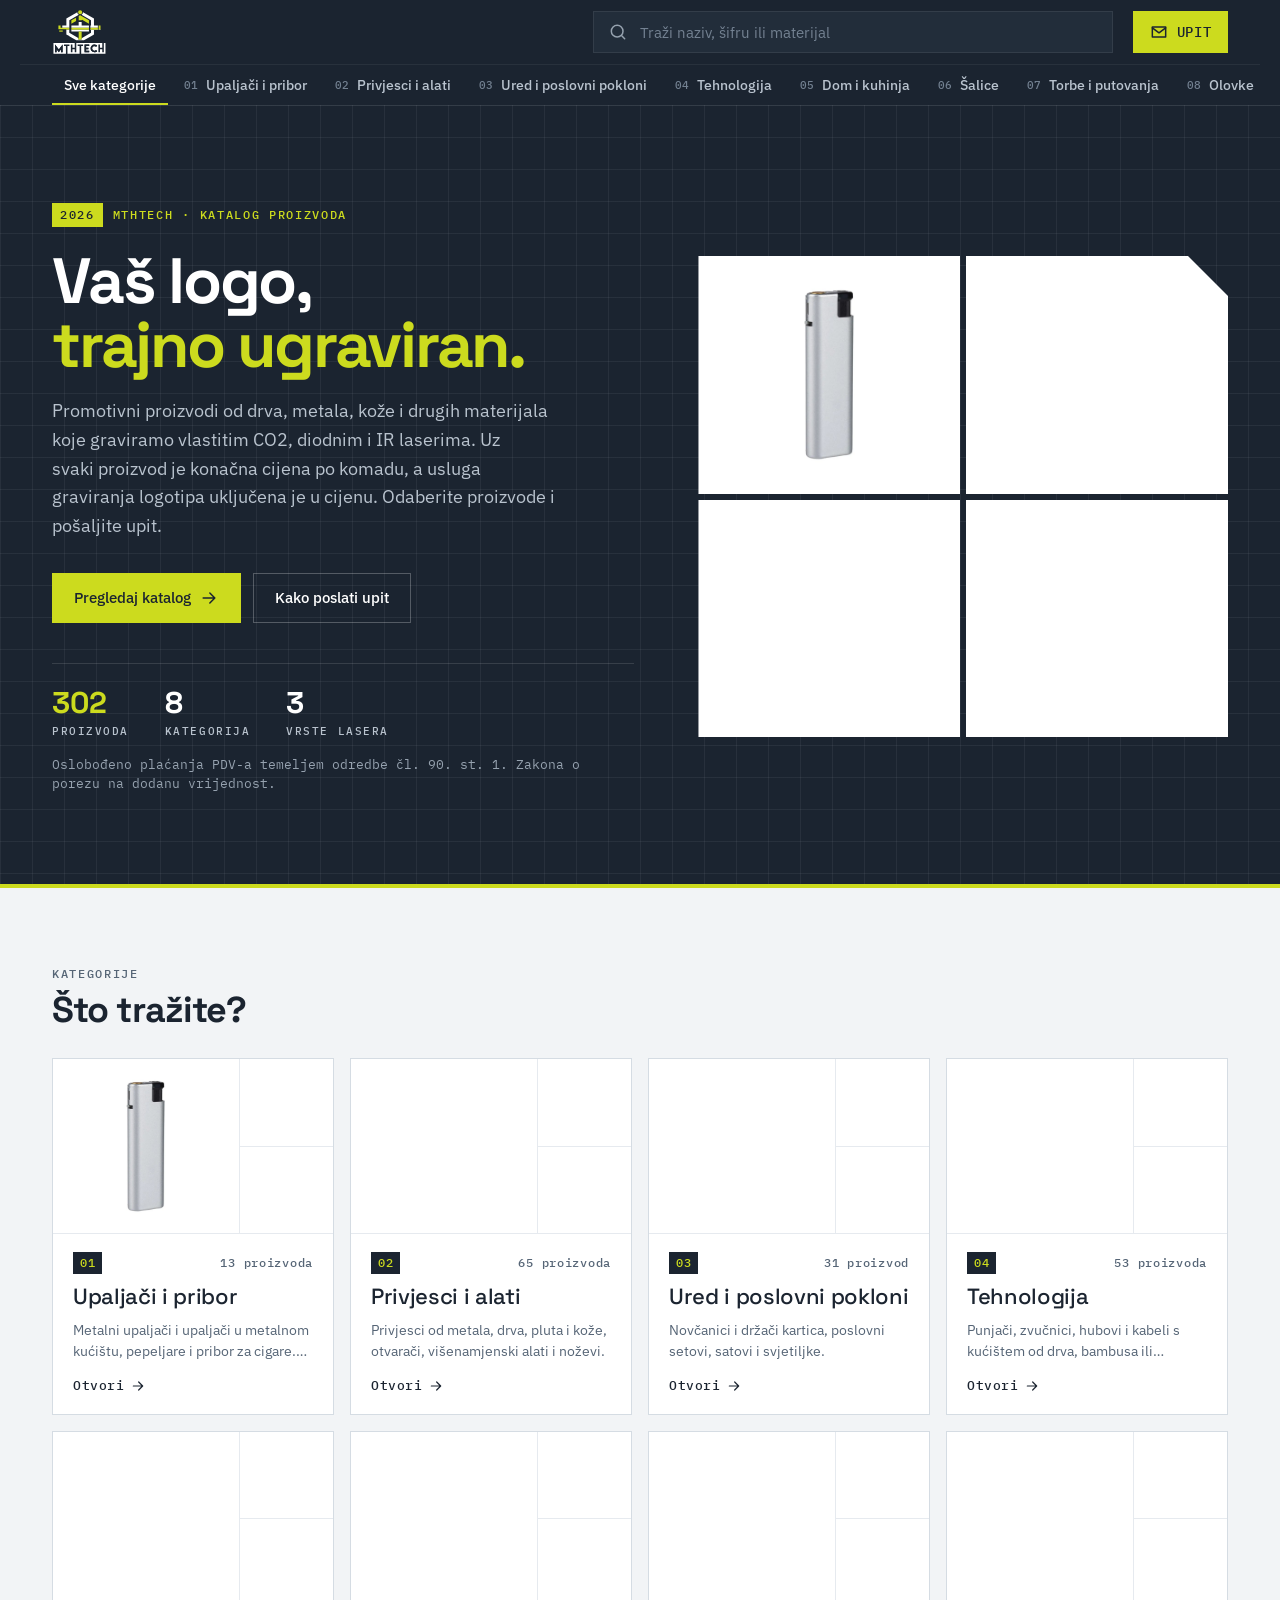
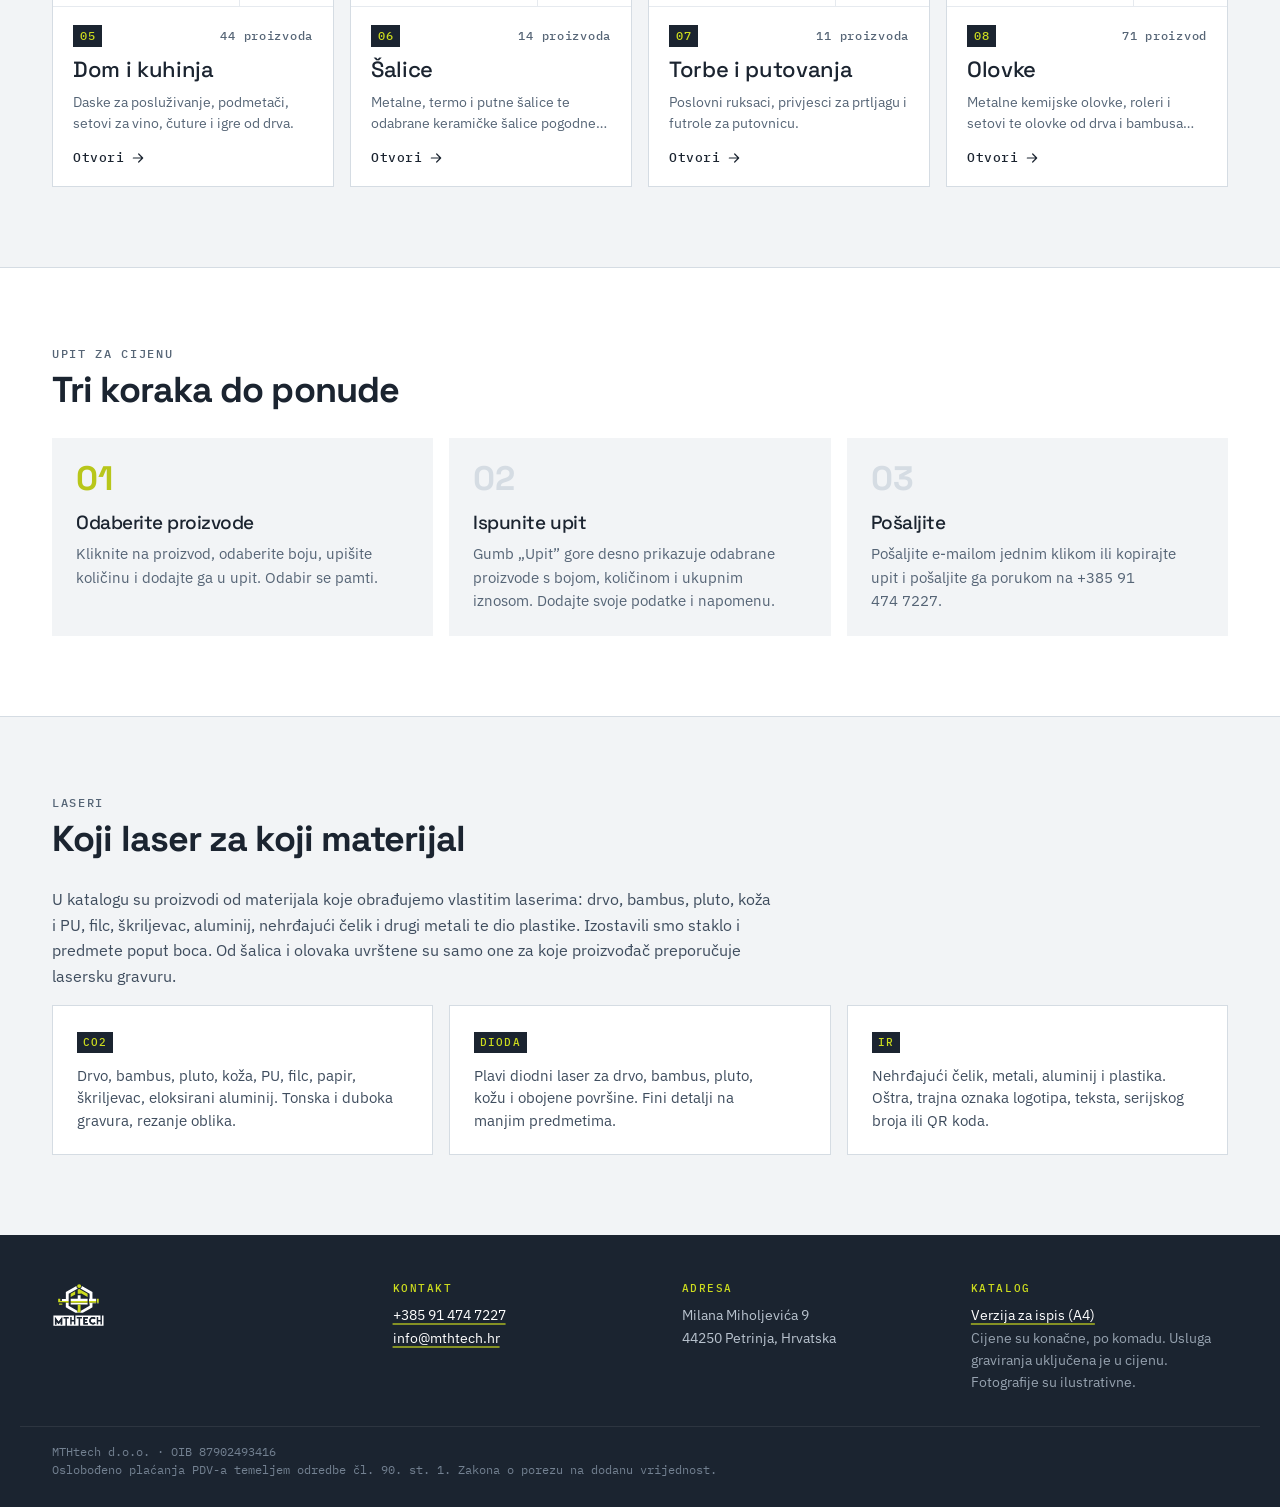
==== index.html @ d4057a02 "Šalice: izbačene keramičke osim Lucia Soft, Soft Berry i Lars - Uklonjeno: Philadelphia, Tribeca, Tr" ====
<!DOCTYPE html>
<html lang="hr">
<head>
<meta charset="utf-8">
<meta name="viewport" content="width=device-width, initial-scale=1, viewport-fit=cover">
<title>MTHtech – Katalog za lasersko graviranje</title>
<meta name="description" content="Katalog promotivnih proizvoda pogodnih za lasersko graviranje. Odaberite proizvode i pošaljite upit za cijenu.">
<meta name="theme-color" content="#1B2430">
<link rel="icon" href="assets/favicon.svg" type="image/svg+xml">
<link rel="stylesheet" href="ds/styles.css">
<link rel="stylesheet" href="app.css?v=19">
</head>
<body>
<a class="skip" href="#main">Preskoči na sadržaj</a>

<header class="nav">
  <div class="nav-in">
    <a class="brand" href="#/" aria-label="MTHtech – početna">
      <img src="assets/logo-reverse.svg" alt="MTHtech">
    </a>
    <label class="search">
      <svg viewBox="0 0 24 24" aria-hidden="true"><circle cx="11" cy="11" r="7"/><path d="m20 20-3.5-3.5"/></svg>
      <input id="q" type="search" placeholder="Traži naziv, šifru ili materijal" autocomplete="off" aria-label="Pretraži proizvode">
    </label>
    <button class="inq-btn" id="openInq" type="button" aria-haspopup="dialog">
      <svg viewBox="0 0 24 24" aria-hidden="true"><path d="M4 6h16v12H4z"/><path d="m4 7 8 6 8-6"/></svg>
      <span class="inq-lbl">Upit</span>
      <span class="badge" id="badge" hidden>0</span>
    </button>
  </div>
  <nav class="tabs" id="tabs" aria-label="Kategorije"></nav>
</header>

<main id="main" tabindex="-1"></main>

<footer class="foot">
  <div class="foot-in">
    <img src="assets/logo-reverse.svg" alt="MTHtech" class="foot-logo">
    <div>
      <div class="lbl">Kontakt</div>
      <a href="tel:+385914747227">+385 91 474 7227</a><br>
      <a href="mailto:info@mthtech.hr">info@mthtech.hr</a>
    </div>
    <div>
      <div class="lbl">Adresa</div>
      Milana Miholjevića 9<br>44250 Petrinja, Hrvatska
    </div>
    <div>
      <div class="lbl">Katalog</div>
      <a href="ispis.html">Verzija za ispis (A4)</a><br>
      <span class="muted">Cijene su konačne, po komadu. Usluga graviranja uključena je u cijenu. Fotografije su ilustrativne.</span>
    </div>
  </div>
  <div class="foot-l">MTHtech d.o.o. · OIB 87902493416<br>Oslobođeno plaćanja PDV-a temeljem odredbe čl. 90. st. 1. Zakona o porezu na dodanu vrijednost.</div>
</footer>

<!-- Mobilna traka s odabirom -->
<div class="dock" id="dock" hidden>
  <span><b id="dockN">0</b> <span id="dockW">stavki</span> u upitu</span>
  <button type="button" class="btn btn-lime" id="dockBtn">Pošalji upit</button>
</div>

<!-- Upit -->
<div class="scrim" id="scrim" hidden></div>
<aside class="drawer" id="drawer" role="dialog" aria-modal="true" aria-labelledby="inqTitle" hidden>
  <div class="dr-hd">
    <div>
      <div class="eyebrow">Upit za cijenu</div>
      <h2 id="inqTitle">Odabrani proizvodi</h2>
    </div>
    <button class="x" type="button" id="closeInq" aria-label="Zatvori">
      <svg viewBox="0 0 24 24" aria-hidden="true"><path d="M6 6l12 12M18 6 6 18"/></svg>
    </button>
  </div>
  <div class="dr-body">
    <ul class="sel" id="selList"></ul>
    <p class="empty" id="selEmpty">Upit je prazan. Kliknite na proizvod u katalogu, odaberite boju i količinu pa „Dodaj u upit”.</p>
    <div class="sel-total" id="selTotal" hidden></div>
    <button type="button" class="link-btn" id="clearSel" hidden>Ukloni sve</button>

    <form class="form" id="form" novalidate>
      <div class="eyebrow">Vaši podaci</div>
      <div class="row2">
        <label>Ime i prezime<input name="ime" autocomplete="name"></label>
        <label><span>Tvrtka <span class="opt">neobavezno</span></span><input name="tvrtka" autocomplete="organization"></label>
      </div>
      <div class="row2">
        <label>E-mail<input name="email" type="email" autocomplete="email" inputmode="email"></label>
        <label>Telefon<input name="tel" type="tel" autocomplete="tel" inputmode="tel"></label>
      </div>
      <label><span>Napomena <span class="opt">npr. rok isporuke, logo, mjesto gravure</span></span><textarea name="napomena" rows="3"></textarea></label>
      <p class="hint" id="formHint" role="status"></p>
      <div class="actions">
        <button type="submit" class="btn btn-lime btn-lg">
          <svg viewBox="0 0 24 24" aria-hidden="true"><path d="M4 6h16v12H4z"/><path d="m4 7 8 6 8-6"/></svg>
          Pošalji e-mailom
        </button>
        <button type="button" class="btn btn-ghost" id="copyBtn">
          <svg viewBox="0 0 24 24" aria-hidden="true"><rect x="8" y="8" width="12" height="12"/><path d="M16 8V4H4v12h4"/></svg>
          Kopiraj upit
        </button>
        <button type="button" class="btn btn-ghost" id="shareBtn" hidden>
          <svg viewBox="0 0 24 24" aria-hidden="true"><circle cx="18" cy="5" r="2.5"/><circle cx="6" cy="12" r="2.5"/><circle cx="18" cy="19" r="2.5"/><path d="m8.2 10.8 7.6-4.4M8.2 13.2l7.6 4.4"/></svg>
          Podijeli
        </button>
      </div>
      <p class="small">„Pošalji e-mailom” otvara vašu aplikaciju za poštu s pripremljenom porukom na <b>info@mthtech.hr</b>. Upit možete i kopirati te poslati porukom (WhatsApp, Viber, SMS) na <b>+385 91 474 7227</b>.</p>
    </form>
  </div>
</aside>

<!-- Detalji proizvoda -->
<dialog class="detail" id="detail" aria-labelledby="dTitle"></dialog>

<div class="toast" id="toast" role="status" aria-live="polite"></div>

<script src="data.js?v=19"></script>
<script src="app.js?v=19"></script>
</body>
</html>
---- ds/styles.css ----
@import url('tokens/fonts.css');
@import url('tokens/colors.css');
@import url('tokens/typography.css');
@import url('tokens/spacing.css');
@import url('tokens/effects.css');
@import url('tokens/base.css');
---- app.css ----
/* MTHtech web katalog – koristi tokene iz ds/ */
[hidden]{display:none!important}
:root{--nav-h:64px;--wrap:1240px;--pad:clamp(16px,4vw,32px)}
html{scroll-behavior:smooth;scroll-padding-top:140px}
body{background:var(--ink-50);min-height:100vh;display:flex;flex-direction:column}
main{flex:1;outline:none}
svg{width:20px;height:20px;fill:none;stroke:currentColor;stroke-width:1.8;stroke-linecap:round;stroke-linejoin:round;flex:none}
button{font:inherit;color:inherit;cursor:pointer}
img{max-width:100%}
.skip{position:absolute;left:-999px;top:8px;z-index:100;background:var(--lime-400);color:var(--ink-900);padding:8px 12px}
.skip:focus{left:8px}
.wrap{max-width:var(--wrap);margin:0 auto;padding:0 var(--pad)}
.eyebrow{font:500 12px/1 var(--font-mono);letter-spacing:.14em;text-transform:uppercase;color:var(--ink-600)}
.muted{color:var(--ink-400)}

/* ---------- Navigacija ---------- */
.nav{position:sticky;top:0;z-index:40;background:var(--ink-900);color:var(--ink-300);box-shadow:0 1px 0 rgba(255,255,255,.06)}
.nav-in{max-width:var(--wrap);margin:0 auto;padding:0 var(--pad);height:var(--nav-h);display:flex;align-items:center;gap:20px}
.brand{display:flex;align-items:center;flex:none}
.brand img{height:46px;display:block}
.search{flex:1;max-width:520px;margin-left:auto;display:flex;align-items:center;gap:10px;background:var(--ink-850);border:1px solid rgba(255,255,255,.08);padding:0 14px;height:42px;transition:border-color .15s,background .15s}
.search:focus-within{border-color:var(--lime-400);background:var(--ink-800)}
.search svg{color:var(--ink-400)}
.search input{flex:1;min-width:0;background:none;border:0;outline:0;color:#fff;font:400 15px/1 var(--font-sans);height:100%}
.search input::placeholder{color:var(--ink-500)}
.search input::-webkit-search-cancel-button{filter:invert(1) opacity(.5)}
.inq-btn{display:flex;align-items:center;gap:8px;height:42px;padding:0 16px;background:var(--lime-400);color:var(--ink-900);border:0;font:500 14px/1 var(--font-mono);letter-spacing:.06em;text-transform:uppercase;transition:background .15s}
.inq-btn:hover{background:var(--lime-300)}
.inq-btn:focus-visible{box-shadow:var(--focus-ring-inverse)}
.badge{min-width:22px;height:22px;padding:0 6px;display:inline-grid;place-items:center;background:var(--ink-900);color:var(--lime-400);font:600 12px/1 var(--font-mono);letter-spacing:0}
.badge.pop{animation:pop .35s var(--ease-out)}
@keyframes pop{40%{transform:scale(1.35)}}
.tabs{max-width:var(--wrap);margin:0 auto;padding:0 var(--pad);display:flex;gap:4px;overflow-x:auto;scrollbar-width:none;border-top:1px solid rgba(255,255,255,.06)}
.tabs::-webkit-scrollbar{display:none}
.tabs a{flex:none;display:flex;align-items:center;gap:8px;padding:13px 12px 11px;color:var(--ink-300);text-decoration:none;font:500 14px/1 var(--font-sans);border-bottom:2px solid transparent;white-space:nowrap;transition:color .15s,border-color .15s}
.tabs a:hover{color:#fff}
.tabs a.on{color:#fff;border-bottom-color:var(--lime-400)}
.tabs a i{font:normal 500 11px/1 var(--font-mono);color:var(--ink-500)}
.tabs a.on i{color:var(--lime-400)}

/* ---------- Gumbi ---------- */
.btn{display:inline-flex;align-items:center;justify-content:center;gap:8px;height:44px;padding:0 18px;border:0;font:500 14px/1 var(--font-sans);text-decoration:none;transition:background .15s,box-shadow .15s,color .15s}
.btn-lime{background:var(--lime-400);color:var(--ink-900)}
.btn-lime:hover{background:var(--lime-300);color:var(--ink-900)}
.btn-dark{background:var(--ink-900);color:#fff}
.btn-dark:hover{background:var(--ink-800);color:#fff}
.btn-ghost{background:#fff;color:var(--ink-900);box-shadow:inset 0 0 0 1px var(--ink-200)}
.btn-ghost:hover{box-shadow:inset 0 0 0 1px var(--ink-900)}
.btn-lg{height:50px;padding:0 22px;font-size:15px}
.link-btn{background:none;border:0;padding:0;font:500 13px/1 var(--font-mono);color:var(--ink-600);text-decoration:underline;text-decoration-color:var(--ink-300);text-underline-offset:3px}
.link-btn:hover{color:var(--ink-900)}

/* ---------- Naslovna ---------- */
.hero{background:var(--bg-blueprint),var(--ink-900);color:var(--ink-300);position:relative;overflow:hidden}
.hero::after{content:"";position:absolute;left:0;right:0;bottom:0;height:4px;background:var(--lime-400)}
.hero-in{max-width:var(--wrap);margin:0 auto;padding:clamp(48px,8vw,96px) var(--pad) clamp(56px,8vw,96px);display:grid;grid-template-columns:minmax(0,1.1fr) minmax(0,1fr);gap:clamp(32px,5vw,64px);align-items:center}
.hero .chip{display:inline-flex;align-items:center;gap:10px;font:500 12px/1 var(--font-mono);letter-spacing:.14em;text-transform:uppercase;color:var(--lime-400)}
.hero .chip b{background:var(--lime-400);color:var(--ink-900);padding:6px 8px;font-weight:500}
.hero h1{color:#fff;font:700 clamp(36px,6vw,64px)/1 var(--font-display);letter-spacing:-.035em;margin:22px 0 20px}
.hero h1 span{color:var(--lime-400)}
.hero p{font:400 clamp(16px,1.6vw,18px)/1.6 var(--font-sans);max-width:520px}
.hero .cta-row{display:flex;flex-wrap:wrap;gap:12px;margin-top:32px}
.hero .btn-ghost{background:transparent;color:#fff;box-shadow:inset 0 0 0 1px rgba(255,255,255,.25)}
.hero .btn-ghost:hover{box-shadow:inset 0 0 0 1px var(--lime-400)}
.stats{display:flex;gap:36px;margin-top:40px;padding-top:24px;border-top:1px solid rgba(255,255,255,.12)}
.stats b{display:block;font:700 30px/1 var(--font-display);color:#fff}
.stats div:first-child b{color:var(--lime-400)}
.stats span{display:block;margin-top:8px;font:500 11px/1 var(--font-mono);letter-spacing:.14em;text-transform:uppercase}
.mosaic{display:grid;grid-template-columns:1fr 1fr;grid-template-rows:1fr 1fr;gap:6px;aspect-ratio:1.1;clip-path:polygon(0 0,calc(100% - 40px) 0,100% 40px,100% 100%,0 100%)}
.mosaic div{background:#fff;position:relative}
.mosaic img{position:absolute;inset:12%;width:76%;height:76%;object-fit:contain}

.section{padding:clamp(48px,7vw,80px) 0}
.sec-hd{display:flex;justify-content:space-between;align-items:end;gap:24px;margin-bottom:28px;flex-wrap:wrap}
.sec-hd h2{font:700 clamp(26px,3.4vw,36px)/1.05 var(--font-display);letter-spacing:-.025em;margin-top:12px}
.cats{display:grid;grid-template-columns:repeat(auto-fill,minmax(270px,1fr));gap:16px}
.cat{display:flex;flex-direction:column;background:#fff;text-decoration:none;color:inherit;border:1px solid var(--ink-200);transition:border-color .2s,box-shadow .2s,transform .2s var(--ease-out)}
.cat:hover{border-color:var(--ink-900);box-shadow:var(--shadow-md);transform:translateY(-2px);color:inherit}
.cat-img{display:grid;grid-template-columns:2fr 1fr;grid-template-rows:1fr 1fr;gap:1px;background:var(--ink-100);aspect-ratio:16/10;border-bottom:1px solid var(--ink-100)}
.cat-img div{background:#fff;position:relative}
.cat-img div:first-child{grid-row:span 2}
.cat-img img{position:absolute;inset:10%;width:80%;height:80%;object-fit:contain}
.cat-bd{padding:18px 20px 20px;display:flex;flex-direction:column;gap:10px;flex:1}
.cat-top{display:flex;justify-content:space-between;align-items:center}
.num{background:var(--ink-900);color:var(--lime-400);font:500 12px/1 var(--font-mono);padding:5px 7px;letter-spacing:.06em}
.cnt{font:500 12px/1 var(--font-mono);color:var(--ink-600);letter-spacing:.06em}
.cat h3{font:500 22px/1.15 var(--font-display);letter-spacing:-.015em}
.cat p{font:400 14px/1.5 var(--font-sans);color:var(--ink-600);display:-webkit-box;-webkit-line-clamp:2;-webkit-box-orient:vertical;overflow:hidden}
.cat .go{margin-top:auto;padding-top:6px;display:flex;align-items:center;gap:6px;font:500 13px/1 var(--font-mono);color:var(--ink-900);letter-spacing:.04em}
.cat .go svg{width:16px;height:16px;transition:transform .2s}
.cat:hover .go svg{transform:translateX(4px)}

.how{background:#fff;border-top:1px solid var(--ink-200);border-bottom:1px solid var(--ink-200)}
.steps{display:grid;grid-template-columns:repeat(3,minmax(0,1fr));gap:16px;counter-reset:s}
.step{padding:24px;background:var(--ink-50);position:relative}
.step::before{counter-increment:s;content:"0" counter(s);display:block;font:700 34px/1 var(--font-display);color:var(--ink-200);margin-bottom:16px}
.step:first-child::before{color:var(--lime-500)}
.step h3{font:500 19px/1.2 var(--font-display);margin-bottom:8px}
.step p{font:400 15px/1.55 var(--font-sans);color:var(--ink-600)}
.lasers{display:grid;grid-template-columns:repeat(3,minmax(0,1fr));gap:16px;margin-top:16px}
.laser{padding:22px 24px;border:1px solid var(--ink-200);background:#fff}
.laser .lz{margin-bottom:12px}
.laser p{font:400 14.5px/1.55 var(--font-sans);color:var(--ink-700)}

/* ---------- Kategorija ---------- */
.cat-hero{background:var(--bg-blueprint),var(--ink-900);color:var(--ink-300)}
.cat-hero-in{max-width:var(--wrap);margin:0 auto;padding:clamp(32px,5vw,56px) var(--pad);display:flex;gap:32px;justify-content:space-between;align-items:end;flex-wrap:wrap;position:relative}
.cat-hero .ghost{position:absolute;right:var(--pad);top:-10px;font:700 clamp(90px,14vw,170px)/1 var(--font-display);letter-spacing:-.05em;color:rgba(204,219,30,.1);pointer-events:none;user-select:none}
.cat-hero h1{color:#fff;font:700 clamp(30px,5vw,48px)/1.02 var(--font-display);letter-spacing:-.03em;margin:14px 0 12px}
.cat-hero p{max-width:620px;font:400 16px/1.6 var(--font-sans)}
.cat-hero .eyebrow{color:var(--lime-400);display:flex;gap:10px;align-items:center}
.cat-hero .eyebrow b{background:var(--lime-400);color:var(--ink-900);padding:5px 7px;font-weight:500}
.toolbar{position:sticky;top:var(--navH,107px);z-index:30;background:rgba(242,244,246,.92);backdrop-filter:blur(10px);-webkit-backdrop-filter:blur(10px);border-bottom:1px solid var(--ink-200)}
.toolbar-in{max-width:var(--wrap);margin:0 auto;padding:12px var(--pad);display:flex;gap:10px;align-items:center;flex-wrap:wrap}
.toolbar .lbl{font:500 11px/1 var(--font-mono);letter-spacing:.12em;text-transform:uppercase;color:var(--ink-600);margin-right:4px}
.fchip{height:34px;padding:0 12px;border:0;background:#fff;box-shadow:inset 0 0 0 1px var(--ink-200);font:500 12.5px/1 var(--font-mono);letter-spacing:.08em;color:var(--ink-700);transition:all .15s}
.fchip:hover{box-shadow:inset 0 0 0 1px var(--ink-900)}
.fchip[aria-pressed="true"]{background:var(--ink-900);color:var(--lime-400);box-shadow:none}
.toolbar .res{margin-left:auto;font:500 12.5px/1 var(--font-mono);color:var(--ink-600)}
.toolbar .only{display:flex;align-items:center;gap:8px;font:500 12.5px/1 var(--font-mono);color:var(--ink-700);cursor:pointer;user-select:none}
.toolbar .only input{accent-color:var(--ink-900);width:16px;height:16px;margin:0}

/* ---------- Kartice proizvoda ---------- */
.grid{display:grid;grid-template-columns:repeat(auto-fill,minmax(250px,1fr));gap:16px;padding:24px 0 64px}
.card{position:relative;display:flex;flex-direction:column;background:#fff;border:1px solid var(--ink-200);cursor:pointer;text-align:left;padding:0;transition:border-color .15s,box-shadow .2s,transform .2s var(--ease-out);-webkit-tap-highlight-color:transparent}
.card:hover{border-color:var(--ink-400);box-shadow:var(--shadow-md)}
.card:focus-visible{box-shadow:var(--focus-ring)}
.card.sel{border-color:var(--ink-900);box-shadow:0 0 0 2px var(--ink-900),var(--shadow-md)}
.card.sel .ph{background:var(--lime-50)}
.ph{position:relative;aspect-ratio:1/1;border-bottom:1px solid var(--ink-100);background:#fff;transition:background .2s}
.ph img{position:absolute;inset:8%;width:84%;height:84%;object-fit:contain;mix-blend-mode:multiply}
.check{position:absolute;top:10px;right:10px;width:32px;height:32px;display:grid;place-items:center;background:#fff;box-shadow:inset 0 0 0 1.5px var(--ink-300);color:transparent;transition:all .15s}
.check svg{width:18px;height:18px;stroke-width:2.6}
.card:hover .check{box-shadow:inset 0 0 0 1.5px var(--ink-900);color:var(--ink-300)}
.card.sel .check{background:var(--lime-400);box-shadow:none;color:var(--ink-900)}
.sel-tag{position:absolute;left:0;bottom:0;background:var(--ink-900);color:var(--lime-400);font:500 11px/1 var(--font-mono);letter-spacing:.12em;text-transform:uppercase;padding:7px 9px;opacity:0;transform:translateY(4px);transition:all .18s var(--ease-out)}
.card.sel .sel-tag{opacity:1;transform:none}
.info{position:absolute;top:10px;left:10px;width:32px;height:32px;display:grid;place-items:center;background:rgba(255,255,255,.9);border:0;color:var(--ink-600);box-shadow:inset 0 0 0 1px var(--ink-200);opacity:0;transition:opacity .15s,color .15s}
.info svg{width:18px;height:18px}
.card:hover .info,.info:focus-visible{opacity:1}
.info:hover{color:var(--ink-900);box-shadow:inset 0 0 0 1px var(--ink-900)}
@media (hover:none){.info{opacity:1}}
.bd{padding:14px 16px 16px;display:flex;flex-direction:column;gap:8px;flex:1}
.nm{display:flex;justify-content:space-between;align-items:baseline;gap:10px}
.nm b{font:500 18px/1.15 var(--font-display);color:var(--ink-900);letter-spacing:-.01em}
.code{font:500 12px/1.3 var(--font-mono);color:var(--ink-600);letter-spacing:.03em;white-space:nowrap}
.desc{font:400 14px/1.4 var(--font-sans);color:var(--ink-700)}
.meta{display:flex;flex-direction:column;gap:4px;font:400 12.5px/1.35 var(--font-mono);color:var(--ink-600);padding-top:8px;border-top:1px dashed var(--ink-200);margin-top:auto}
.meta span b{font-weight:500;color:var(--ink-900)}
.foot-row{display:flex;justify-content:space-between;align-items:center;gap:10px;flex-wrap:wrap}
.sw{display:flex;flex-wrap:wrap;gap:4px;align-items:center}
.sw i{width:14px;height:14px;border-radius:3px;box-shadow:inset 0 0 0 1px rgba(27,36,48,.22)}
.sw em{font:normal 500 11px/1 var(--font-mono);color:var(--ink-600);margin-left:2px}
.lzs{display:flex;gap:4px}
.lz{display:inline-block;font:500 10.5px/1 var(--font-mono);letter-spacing:.1em;padding:5px 6px;background:var(--ink-900);color:var(--lime-400)}
.empty-st{padding:72px 0;text-align:center;color:var(--ink-600)}
.empty-st h2{font:500 22px/1.2 var(--font-display);margin-bottom:8px}

/* ---------- Cijena ---------- */
.hero .vat{margin-top:18px;max-width:560px;font:400 12.5px/1.5 var(--font-mono);color:var(--ink-400)}
.price{display:flex;align-items:baseline;gap:8px;flex-wrap:wrap}
.price b{font:700 20px/1 var(--font-display);color:var(--ink-900);letter-spacing:-.01em;background:linear-gradient(transparent 62%,var(--lime-300) 62%);padding:0 2px}
.price span{font:400 11.5px/1.2 var(--font-mono);color:var(--ink-500)}
.price-lg b{font-size:30px}
.price-lg span{font-size:12.5px}
.sel-pr{font:600 14px/1 var(--font-mono);color:var(--ink-900);white-space:nowrap}

/* ---------- Više slika ---------- */
.more{position:absolute;right:10px;bottom:10px;display:flex;align-items:center;gap:6px;height:30px;padding:0 9px;border:0;background:var(--ink-900);color:#fff;font:500 11px/1 var(--font-mono);letter-spacing:.06em;text-transform:uppercase;z-index:1}
.more svg{width:16px;height:16px;color:var(--lime-400)}
.more em{font-style:normal}
.more:hover{background:var(--ink-700)}
.d-img.has-th > img{top:4%;height:74%}
.d-th{position:absolute;left:12px;right:12px;bottom:12px;display:flex;gap:8px;justify-content:center;flex-wrap:wrap}
.d-th button{position:relative;width:60px;height:60px;padding:0;border:0;background:#fff;box-shadow:inset 0 0 0 1px var(--ink-200)}
.d-th button:hover{box-shadow:inset 0 0 0 1px var(--ink-600)}
.d-th button[aria-current="true"]{box-shadow:inset 0 0 0 2px var(--ink-900)}
.d-th img{position:absolute;inset:5px;width:calc(100% - 10px);height:calc(100% - 10px);object-fit:contain}


/* ---------- Odabir boje i količine (detalji) ---------- */
.detail{overflow:auto}
.d-add{display:flex;flex-direction:column;gap:12px;padding:16px;background:var(--ink-50);border-top:3px solid var(--lime-400)}
.d-lbl{font:500 11px/1 var(--font-mono);letter-spacing:.12em;text-transform:uppercase;color:var(--ink-600);margin-bottom:8px}
.d-lbl b{font-weight:500;color:var(--ink-900);letter-spacing:.04em;text-transform:none;font-family:var(--font-sans);font-size:13px}
.d-lbl b.need{color:var(--ink-500)}
.d-cols{display:flex;flex-wrap:wrap;gap:8px}
.cbtn{width:30px;height:30px;padding:0;border:0;border-radius:6px;box-shadow:inset 0 0 0 1px rgba(27,36,48,.25);transition:box-shadow .12s,transform .12s}
.cbtn:hover{transform:scale(1.08)}
.cbtn[aria-checked="true"]{box-shadow:inset 0 0 0 1px rgba(27,36,48,.25),0 0 0 2px #fff,0 0 0 4px var(--ink-900)}
.cbtn-txt{width:auto;padding:0 10px;background:#fff;font:500 12px/1 var(--font-sans);color:var(--ink-900)}
.d-row{display:flex;align-items:flex-end;justify-content:space-between;gap:12px;flex-wrap:wrap}
.qty{display:flex;height:44px;background:#fff;box-shadow:inset 0 0 0 1px var(--ink-300)}
.qty input:focus,.qty input:focus-visible{box-shadow:none}
.qty:focus-within{box-shadow:inset 0 0 0 1px var(--ink-900),0 0 0 3px var(--lime-200)}
.qty button{width:44px;border:0;background:none;font:500 20px/1 var(--font-sans);color:var(--ink-700)}
.qty button:hover{background:var(--ink-100);color:var(--ink-900)}
.qty input{width:90px;border:0;outline:0;text-align:center;font:600 17px/1 var(--font-mono);color:var(--ink-900);background:none;-moz-appearance:textfield}
.qty input::-webkit-outer-spin-button,.qty input::-webkit-inner-spin-button,.sel-q input::-webkit-outer-spin-button,.sel-q input::-webkit-inner-spin-button{-webkit-appearance:none;margin:0}
.d-sum{text-align:right}
.d-sum span{display:block;font:500 11px/1 var(--font-mono);letter-spacing:.12em;text-transform:uppercase;color:var(--ink-600);margin-bottom:6px}
.d-sum b{font:700 22px/1 var(--font-display);color:var(--ink-900)}
.d-btns{display:flex;gap:8px;flex-wrap:wrap}
.d-btns .btn{flex:1 1 auto}
.d-bd .d-btns .btn{margin-top:0}
.d-lines{list-style:none;margin:0;padding:0;display:flex;flex-direction:column}
.d-lines:empty{display:none}
.d-lines li{display:flex;align-items:center;gap:10px;padding:6px 0;border-top:1px dashed var(--ink-200);font:400 14px/1.3 var(--font-sans);color:var(--ink-900)}
.d-lines li.d-lines-hd{border:0;padding:0 0 4px;font:500 11px/1 var(--font-mono);letter-spacing:.12em;text-transform:uppercase;color:var(--ink-600)}
.d-lines i{width:16px;height:16px;border-radius:4px;box-shadow:inset 0 0 0 1px rgba(27,36,48,.25);flex:none}
.d-lines span{flex:1}
.d-lines b{font:600 13px/1 var(--font-mono)}
.d-lines button{width:30px;height:30px;display:grid;place-items:center;border:0;background:none;color:var(--ink-500)}
.d-lines button:hover{color:var(--red-500);background:var(--red-100)}
.d-lines button svg{width:15px;height:15px}

/* ---------- Stavke u upitu (drawer) ---------- */
.sel li{grid-template-columns:52px minmax(0,1fr) auto auto;align-items:start}
.sel-info{display:flex;flex-direction:column;gap:3px;min-width:0}
.sel li .sel-info span{font:400 12px/1.3 var(--font-mono);color:var(--ink-600)}
.sel li .sel-col{display:flex;align-items:center;gap:6px;font:500 12.5px/1.2 var(--font-sans)!important;color:var(--ink-900)!important}
.sel li .sel-col.need{color:var(--red-700)!important}
.sel-col i{width:14px;height:14px;border-radius:3px;box-shadow:inset 0 0 0 1px rgba(27,36,48,.25);flex:none}
.sel-col select{max-width:100%;min-width:0;height:30px;border:1px solid var(--ink-200);background:#fff;font:500 13px/1 var(--font-sans);color:var(--ink-900);padding:0 6px;outline:0}
.sel-col select:focus{border-color:var(--ink-900);box-shadow:0 0 0 3px var(--lime-200)}
.sel-col select[aria-invalid="true"]{border-color:var(--red-500);background:var(--red-100)}
.sel-q{display:flex;flex-direction:column;align-items:flex-end;gap:6px}
.sel-q label{display:flex;align-items:center;gap:6px;font:400 12px/1 var(--font-mono);color:var(--ink-600)}
.sel-q input{width:64px;height:34px;border:1px solid var(--ink-200);text-align:right;padding:0 8px;font:600 14px/1 var(--font-mono);color:var(--ink-900);outline:0;-moz-appearance:textfield}
.sel-q input:focus{border-color:var(--ink-900);box-shadow:0 0 0 3px var(--lime-200)}
.sel-q input[aria-invalid="true"]{border-color:var(--red-500);background:var(--red-100)}
.sel-total{display:flex;justify-content:space-between;align-items:baseline;padding:12px 14px;background:var(--ink-900);color:var(--ink-300);font:500 12px/1 var(--font-mono);letter-spacing:.1em;text-transform:uppercase}
.sel-total b{font:700 22px/1 var(--font-display);color:var(--lime-400);letter-spacing:0}

/* ---------- Detalji ---------- */
.detail{border:0;padding:0;max-width:880px;width:calc(100% - 32px);max-height:calc(100% - 32px);background:#fff;color:var(--ink-700);box-shadow:var(--shadow-lg)}
.detail::backdrop{background:rgba(16,22,30,.6);backdrop-filter:blur(2px)}
.d-in{display:grid;grid-template-columns:minmax(0,1fr) minmax(0,1fr)}
.d-img{position:relative;aspect-ratio:1/1;background:#fff;border-right:1px solid var(--ink-100)}
.d-img img{position:absolute;inset:6%;width:88%;height:88%;object-fit:contain}
.d-bd{padding:28px;display:flex;flex-direction:column;gap:14px}
.d-bd h2{font:700 30px/1.05 var(--font-display);letter-spacing:-.025em}
.d-bd .code{font-size:13px}
.d-bd dl{display:grid;grid-template-columns:110px 1fr;margin:0;font:400 14px/1.45 var(--font-sans)}
.d-bd dt,.d-bd dd{margin:0;padding:8px 0;border-top:1px dashed var(--ink-200)}
.d-bd dt{font:500 11px/1.9 var(--font-mono);letter-spacing:.1em;text-transform:uppercase;color:var(--ink-600)}
.d-bd dd{color:var(--ink-900)}
.d-bd .sw i{width:18px;height:18px}
.d-sg{background:var(--ink-50);padding:14px 16px;font:400 14.5px/1.5 var(--font-sans);color:var(--ink-900)}
.d-sg .eyebrow{display:block;margin-bottom:6px;font-size:11px}
.d-bd .btn{margin-top:auto}
.d-x{position:absolute;top:10px;right:10px;width:40px;height:40px;display:grid;place-items:center;border:0;background:rgba(255,255,255,.9);color:var(--ink-900);z-index:2}
.d-x:hover{background:var(--ink-100)}

/* ---------- Upit (drawer) ---------- */
.scrim{position:fixed;inset:0;background:rgba(16,22,30,.5);z-index:60;opacity:0;transition:opacity .25s}
.scrim.on{opacity:1}
.drawer{position:fixed;top:0;right:0;bottom:0;width:min(520px,100%);background:#fff;z-index:61;display:flex;flex-direction:column;transform:translateX(100%);transition:transform .3s var(--ease-out);box-shadow:var(--shadow-lg)}
.drawer.on{transform:none}
.dr-hd{display:flex;justify-content:space-between;align-items:start;gap:16px;padding:22px 24px 18px;border-bottom:1px solid var(--ink-200);position:relative}
.dr-hd::after{content:"";position:absolute;left:0;top:0;width:80px;height:4px;background:var(--lime-400)}
.dr-hd h2{font:700 24px/1.1 var(--font-display);margin-top:8px}
.x{width:40px;height:40px;display:grid;place-items:center;border:0;background:var(--ink-50);color:var(--ink-900);flex:none}
.x:hover{background:var(--ink-100)}
.dr-body{flex:1;overflow-y:auto;padding:16px 24px calc(28px + env(safe-area-inset-bottom));display:flex;flex-direction:column;gap:12px}
.sel{list-style:none;margin:0;padding:0;display:flex;flex-direction:column}
.sel li{display:grid;grid-template-columns:52px minmax(0,1fr) auto auto;gap:12px;align-items:center;padding:8px 0;border-bottom:1px solid var(--ink-100)}
.sel li .t{position:relative;width:52px;height:52px;background:#fff;border:1px solid var(--ink-100)}
.sel li .t img{position:absolute;inset:4px;width:calc(100% - 8px);height:calc(100% - 8px);object-fit:contain}
.sel li b{display:block;font:500 15px/1.2 var(--font-display);color:var(--ink-900)}
.sel li span{font:400 12px/1.3 var(--font-mono);color:var(--ink-600)}
.sel li button{width:34px;height:34px;display:grid;place-items:center;border:0;background:none;color:var(--ink-500)}
.sel li button:hover{color:var(--red-500);background:var(--red-100)}
.sel li button svg{width:16px;height:16px}
.empty{font:400 14.5px/1.55 var(--font-sans);color:var(--ink-600);background:var(--ink-50);padding:16px}
.link-btn#clearSel{align-self:flex-start}
.form{display:flex;flex-direction:column;gap:12px;margin-top:12px;padding-top:20px;border-top:1px solid var(--ink-200)}
.row2{display:grid;grid-template-columns:1fr 1fr;gap:12px}
.form label{display:flex;flex-direction:column;gap:6px;font:500 13px/1.2 var(--font-sans);color:var(--ink-900)}
.form .opt{font:400 12px/1 var(--font-sans);color:var(--ink-500)}
.form input,.form textarea{font:400 15px/1.4 var(--font-sans);color:var(--ink-900);background:#fff;border:1px solid var(--ink-200);padding:10px 12px;outline:0;transition:border-color .15s,box-shadow .15s;width:100%;resize:vertical}
.form input:focus,.form textarea:focus{border-color:var(--ink-900);box-shadow:0 0 0 3px var(--lime-200)}
.form input[aria-invalid="true"]{border-color:var(--red-500)}
.actions{display:flex;flex-wrap:wrap;gap:10px;margin-top:4px}
.actions .btn-lg{flex:1 1 100%}
.actions .btn-ghost{flex:1}
.hint{font:400 13.5px/1.45 var(--font-sans);color:var(--red-700);min-height:0}
.hint:empty{display:none}
.hint.ok{color:var(--green-700)}
.small{font:400 13px/1.5 var(--font-sans);color:var(--ink-600)}

/* ---------- Mobilni dock ---------- */
.dock{position:fixed;left:12px;right:12px;bottom:calc(12px + env(safe-area-inset-bottom));z-index:50;display:flex;align-items:center;justify-content:space-between;gap:12px;background:var(--ink-900);color:#fff;padding:10px 10px 10px 18px;box-shadow:var(--shadow-lg);font:400 14px/1.2 var(--font-sans);animation:up .3s var(--ease-out)}
.dock b{color:var(--lime-400);font:600 16px/1 var(--font-mono)}
.dock .btn{height:40px}
@keyframes up{from{transform:translateY(120%)}}

/* ---------- Toast ---------- */
.toast{position:fixed;left:50%;bottom:24px;transform:translate(-50%,20px);background:var(--ink-900);color:#fff;padding:12px 18px;font:500 14px/1.3 var(--font-sans);z-index:80;opacity:0;pointer-events:none;transition:all .25s var(--ease-out);border-left:4px solid var(--lime-400);max-width:calc(100% - 32px)}
.toast.on{opacity:1;transform:translate(-50%,0)}

/* ---------- Footer ---------- */
.foot{background:var(--ink-900);color:var(--ink-300);font:400 14px/1.6 var(--font-sans)}
.foot-in{max-width:var(--wrap);margin:0 auto;padding:48px var(--pad) 32px;display:grid;grid-template-columns:1.2fr 1fr 1fr 1fr;gap:32px;align-items:start}
.foot-logo{height:44px}
.foot .lbl{font:500 11px/1 var(--font-mono);letter-spacing:.14em;text-transform:uppercase;color:var(--lime-400);margin-bottom:10px}
.foot a{color:#fff;text-decoration-color:rgba(204,219,30,.6)}
.foot a:hover{color:var(--lime-400)}
.foot-l{max-width:var(--wrap);margin:0 auto;padding:16px var(--pad) 28px;border-top:1px solid rgba(255,255,255,.08);font:400 12px/1.5 var(--font-mono);color:var(--ink-500)}

/* ---------- Responzivno ---------- */
@media (max-width:900px){
  .hero-in{grid-template-columns:1fr}
  .mosaic{max-width:520px;aspect-ratio:1.4}
  .steps,.lasers{grid-template-columns:1fr}
  .foot-in{grid-template-columns:1fr 1fr}
  .d-in{grid-template-columns:1fr}
  .d-img{border-right:0;border-bottom:1px solid var(--ink-100);aspect-ratio:4/3}
}
@media (max-width:640px){
  :root{--nav-h:auto}
  .nav-in{flex-wrap:wrap;height:auto;padding-top:10px;padding-bottom:10px;gap:10px 12px}
  .brand img{height:38px}
  .toast{bottom:calc(84px + env(safe-area-inset-bottom))}
  .search{order:3;flex:1 1 100%;max-width:none;height:40px}
  .inq-btn{margin-left:auto;height:38px;padding:0 12px}
  .toolbar{top:0;position:relative}
  .grid{grid-template-columns:repeat(2,minmax(0,1fr));gap:10px}
  .bd{padding:10px 12px 12px;gap:6px}
  .nm{flex-direction:column;gap:2px}
  .nm b{font-size:16px}
  .code{font-size:11px}
  .desc{font-size:13px}
  .meta{font-size:11.5px}
  .meta .dim{display:none}
  .price b{font-size:17px}
  .price span{font-size:10px}
  .check{width:28px;height:28px;top:6px;right:6px}
  .info{width:28px;height:28px;top:6px;left:6px}
  .more{right:6px;bottom:6px;height:26px;padding:0 7px}
  .d-th button{width:48px;height:48px}
  .d-bd{padding:20px}
  .sel li{grid-template-columns:44px minmax(0,1fr) auto;row-gap:8px}
  .sel li .t{width:44px;height:44px}
  .sel-q{grid-column:2/3;flex-direction:row;align-items:center;justify-content:space-between}
  .sel li > button{grid-column:3;grid-row:1}
  .row2{grid-template-columns:1fr}
  .stats{gap:24px}
  .foot-in{grid-template-columns:1fr}
  .toolbar .res{margin-left:0;flex-basis:100%}
  main{padding-bottom:72px}
}
@media (min-width:641px){.dock{display:none!important}}
@media (prefers-reduced-motion:reduce){*{transition:none!important;animation:none!important}html{scroll-behavior:auto}}

/* Kvačica na kartici samo kao oznaka da je proizvod u upitu */
.check{opacity:0}
.card.sel .check{opacity:1}

/* Pakiranje */
.meta .pk{display:flex;align-items:center;gap:6px;color:var(--ink-900);font-weight:500}
.meta .pk svg{width:15px;height:15px;color:var(--ink-600)}
.d-pk{display:grid;grid-template-columns:22px 1fr;gap:4px 10px;align-items:start;padding:12px;background:#fff;border:1px dashed var(--ink-300)}
.d-pk svg{width:20px;height:20px;color:var(--ink-700);margin-top:1px}
.d-pk p{font:400 13.5px/1.45 var(--font-sans);color:var(--ink-800)}
.d-pk .btn{grid-column:2;justify-self:start;height:34px;padding:0 12px;font-size:13px}
.sel li .sel-info .sel-pk{font:400 11.5px/1.3 var(--font-sans);color:var(--ink-500)}

/* Istaknuta značajka (npr. NFC čip) */
.hl-tag{align-self:flex-start;font:500 11.5px/1.3 var(--font-mono);color:var(--ink-900);background:var(--lime-100);box-shadow:inset 3px 0 0 var(--lime-500);padding:5px 8px}
.d-hl{padding:14px 16px;background:var(--lime-50);box-shadow:inset 3px 0 0 var(--lime-400);font:400 14.5px/1.5 var(--font-sans);color:var(--ink-900)}
.d-hl .eyebrow{display:block;margin-bottom:6px;font-size:11px;color:var(--ink-700)}
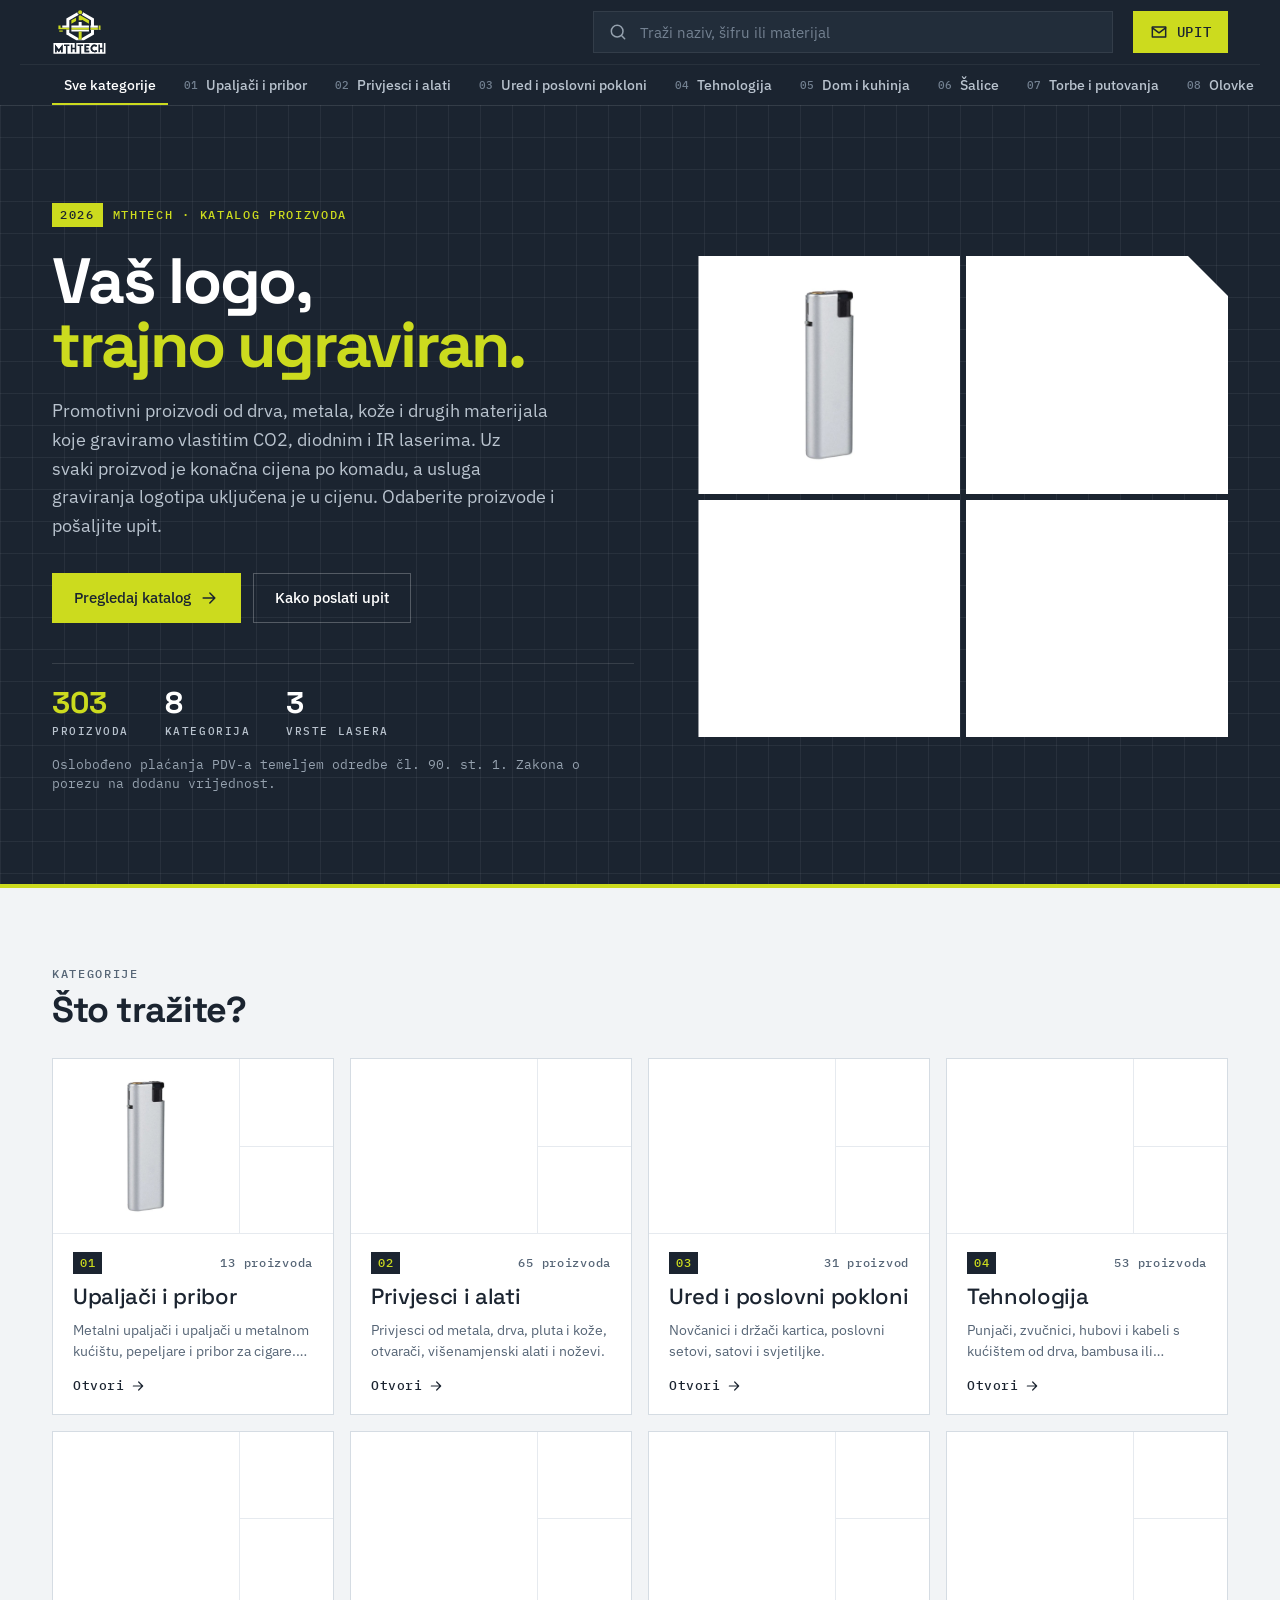
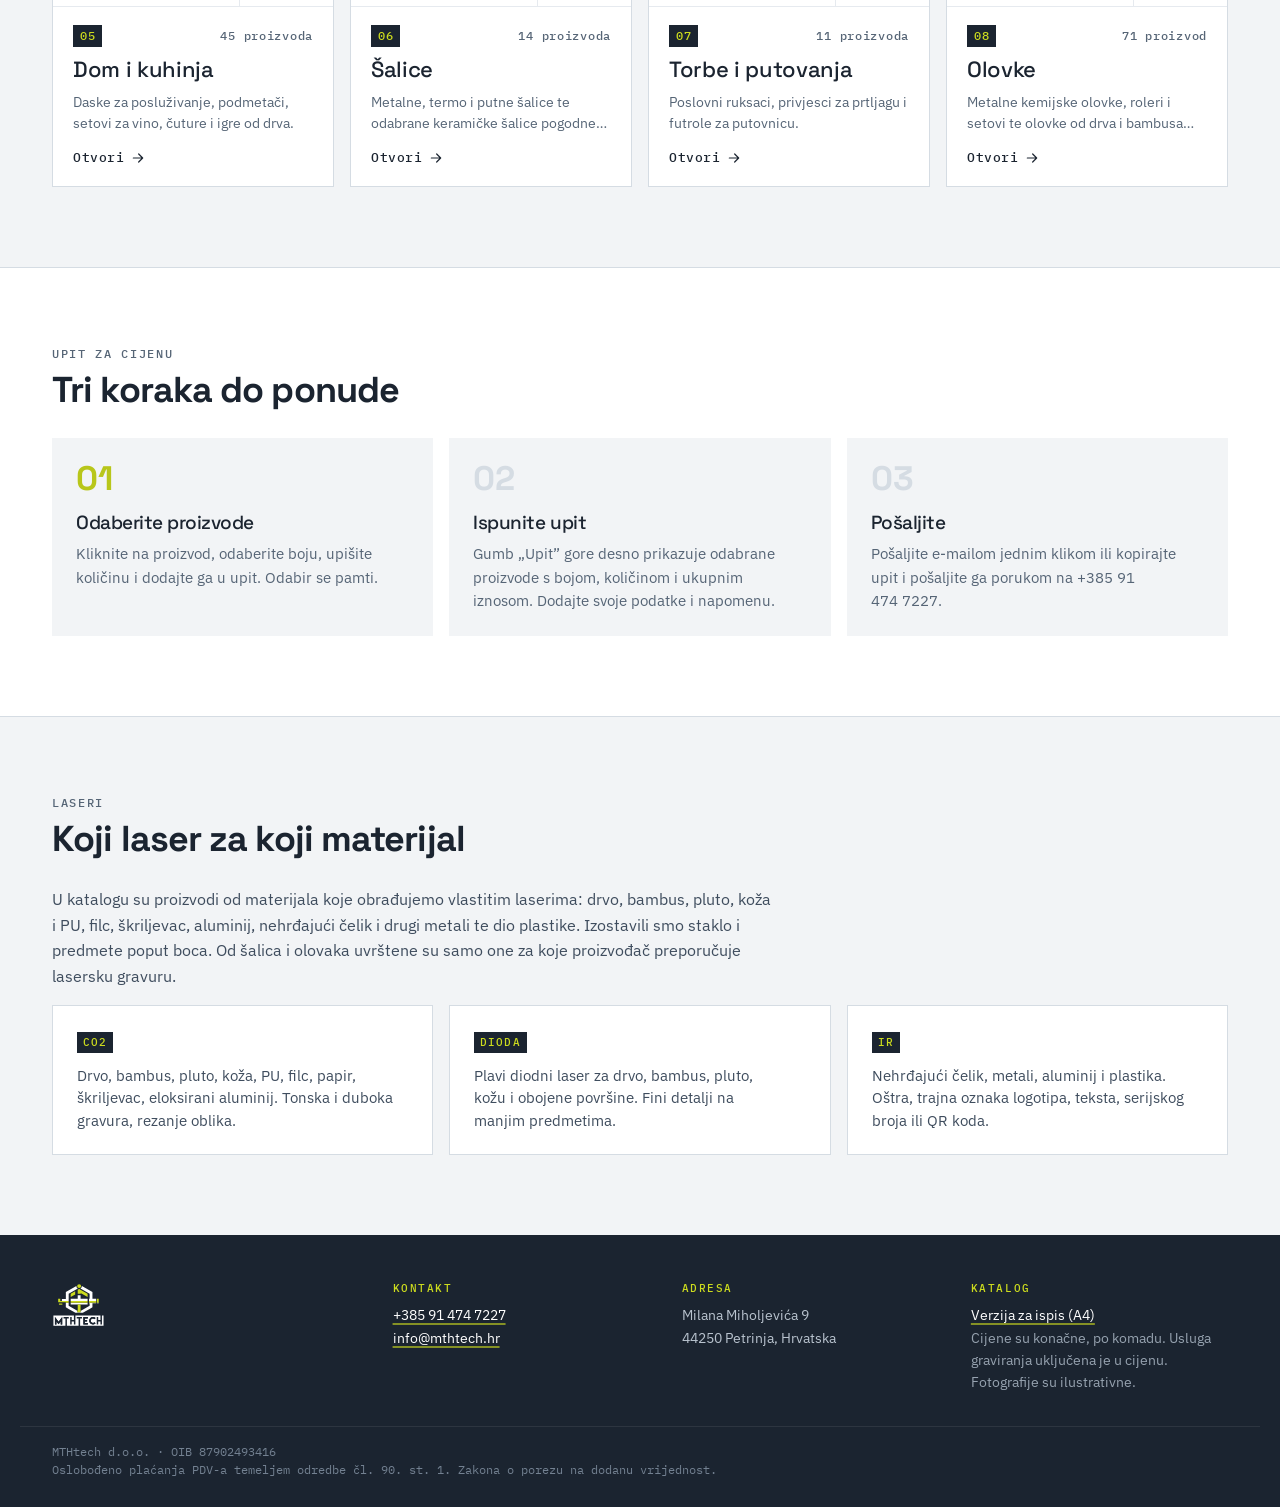
==== commit bfece76d: "Dodan Garlic (41.210.70) – set za sol i papar, 8,10 € Kategorija Dom i kuhinja (45), web i verzija z" ====
--- a/index.html
+++ b/index.html
@@ -8,7 +8,7 @@
 <meta name="theme-color" content="#1B2430">
 <link rel="icon" href="assets/favicon.svg" type="image/svg+xml">
 <link rel="stylesheet" href="ds/styles.css">
-<link rel="stylesheet" href="app.css?v=19">
+<link rel="stylesheet" href="app.css?v=20">
 </head>
 <body>
 <a class="skip" href="#main">Preskoči na sadržaj</a>
@@ -114,7 +114,7 @@
 
 <div class="toast" id="toast" role="status" aria-live="polite"></div>
 
-<script src="data.js?v=19"></script>
-<script src="app.js?v=19"></script>
+<script src="data.js?v=20"></script>
+<script src="app.js?v=20"></script>
 </body>
 </html>
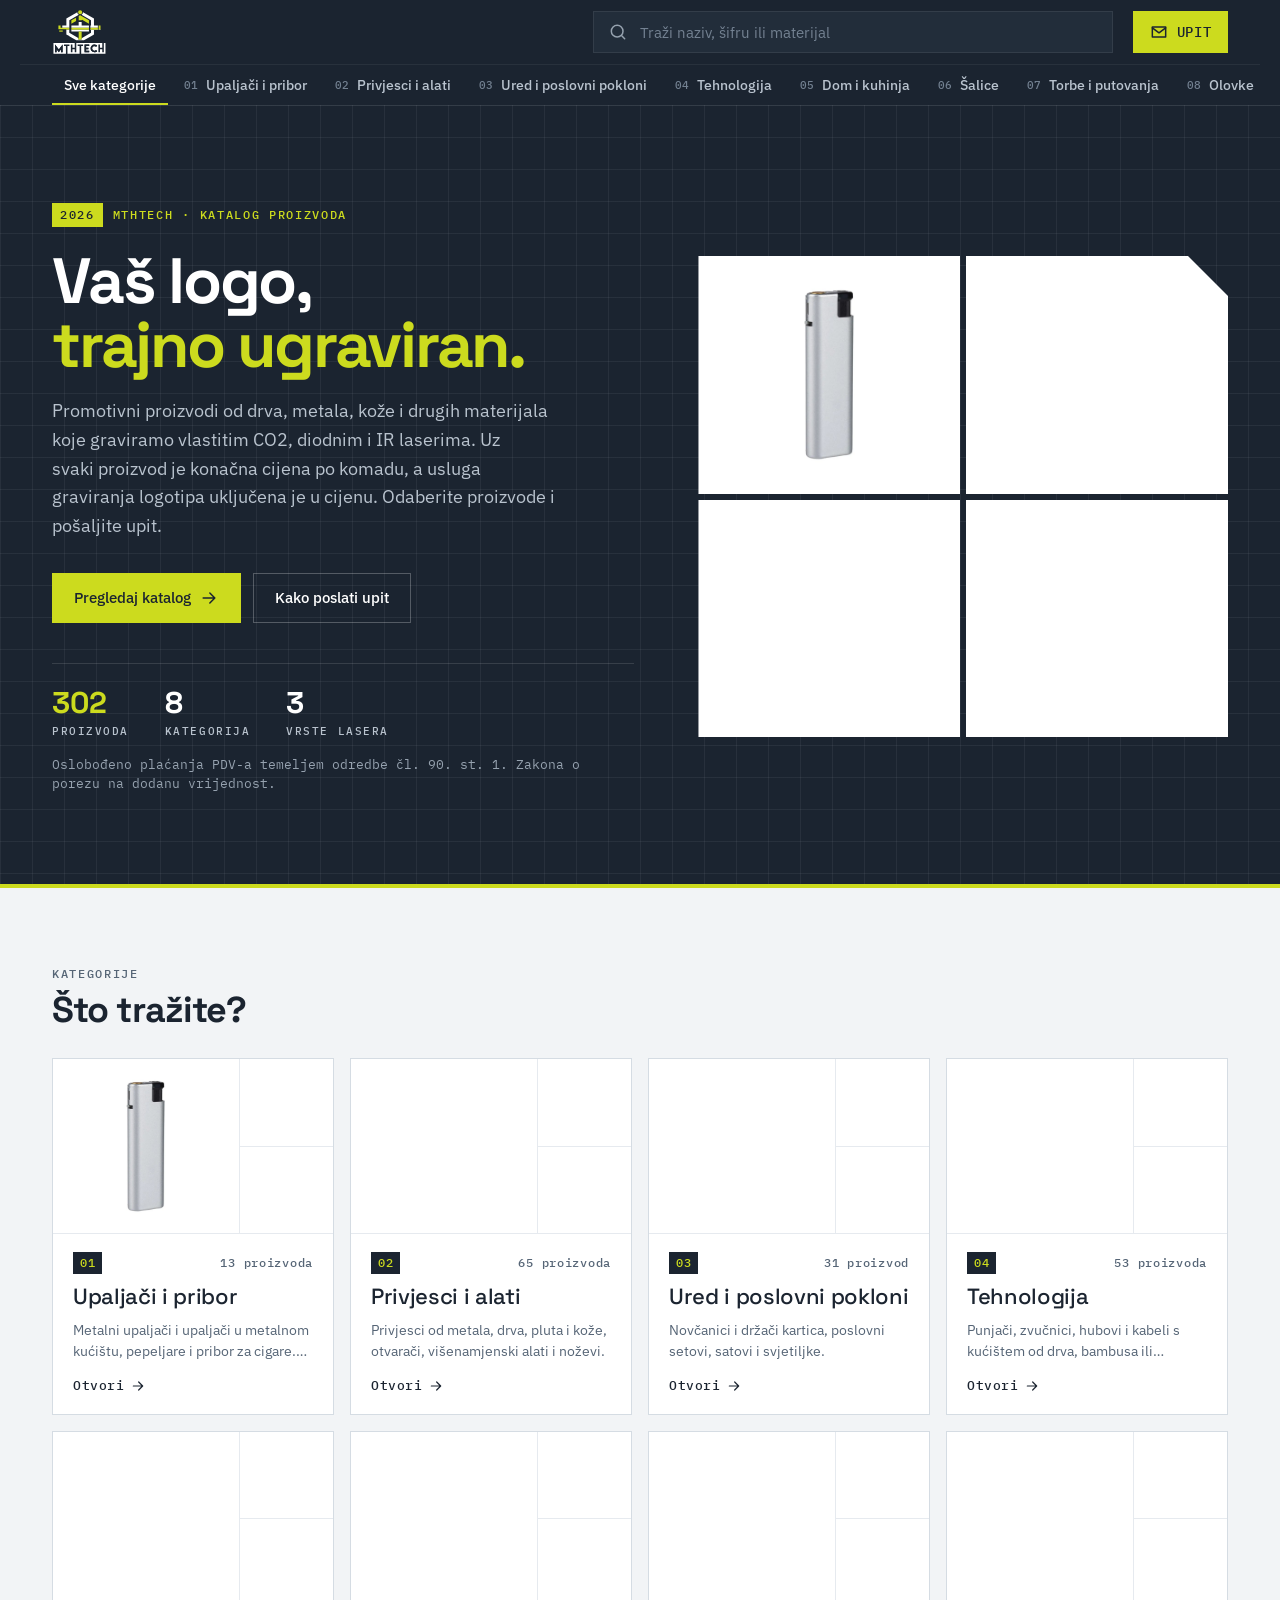
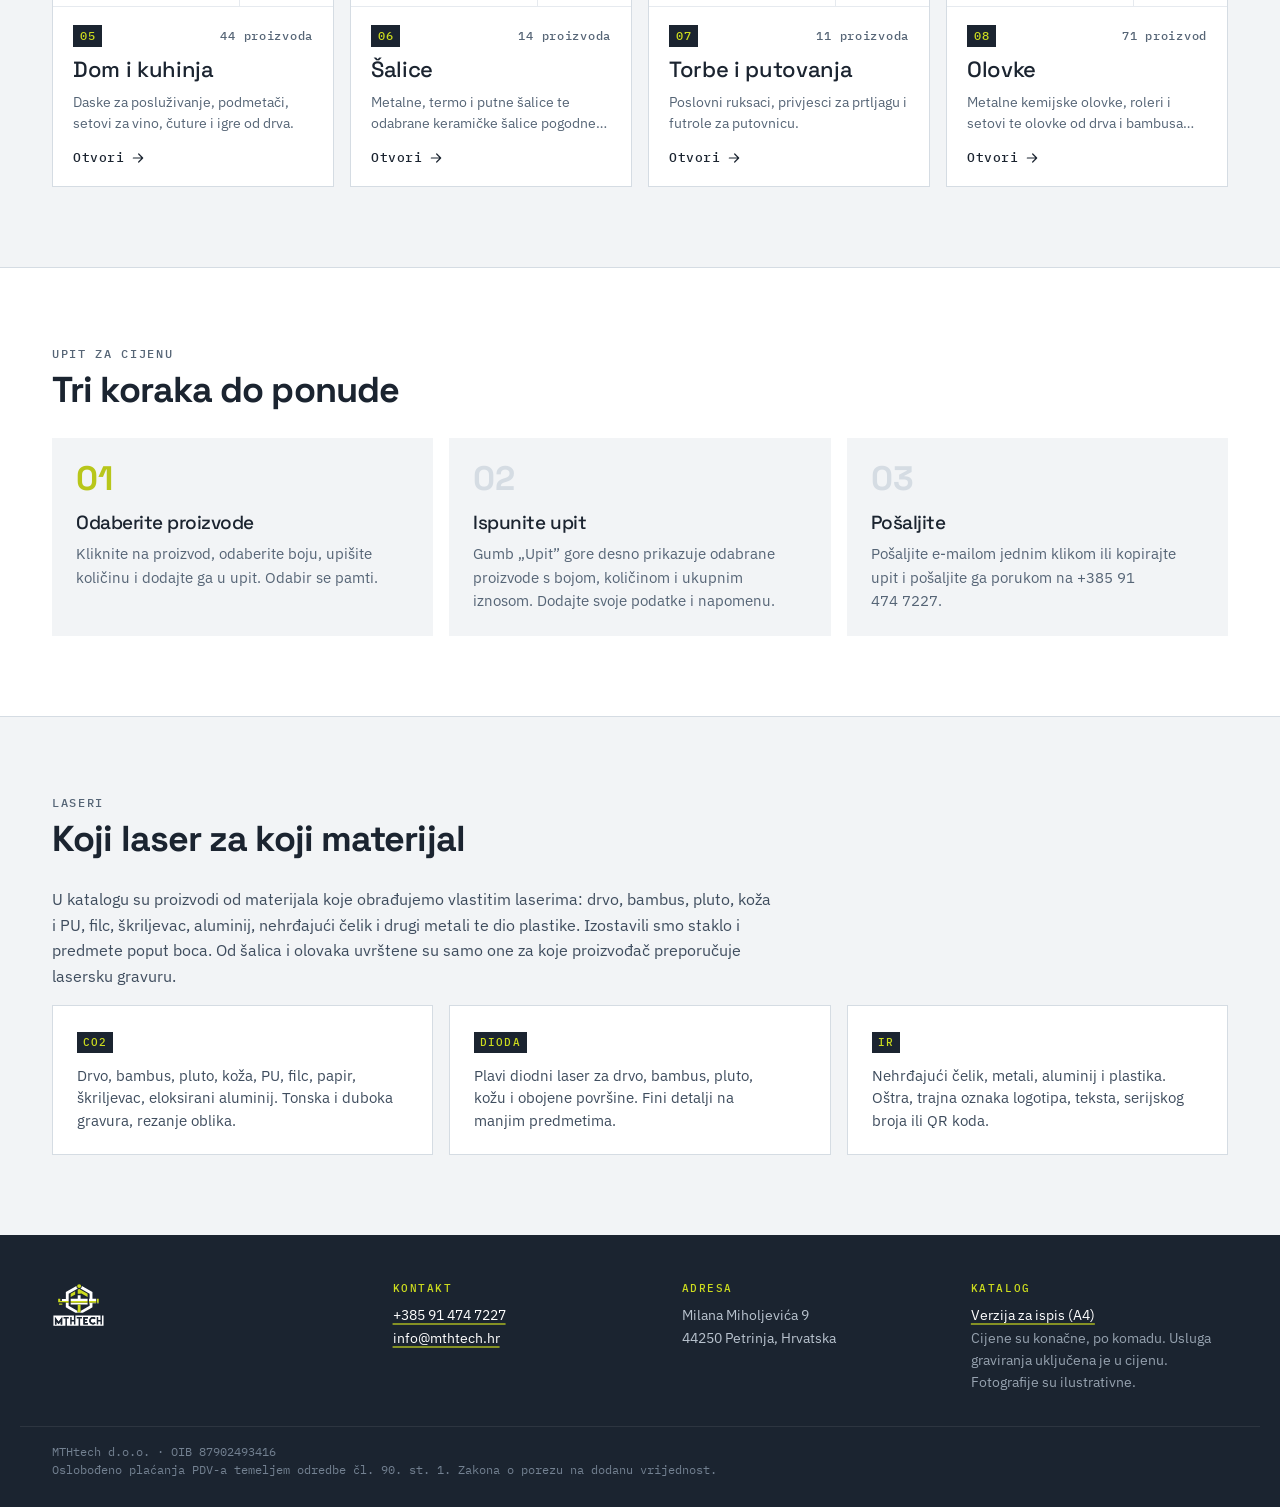
==== commit 24425485: "Uklonjen Antipasti (41.237.70) – nije dostupan za narudžbu Web i verzija za ispis: 302 proizvoda, Do" ====
--- a/index.html
+++ b/index.html
@@ -8,7 +8,7 @@
 <meta name="theme-color" content="#1B2430">
 <link rel="icon" href="assets/favicon.svg" type="image/svg+xml">
 <link rel="stylesheet" href="ds/styles.css">
-<link rel="stylesheet" href="app.css?v=20">
+<link rel="stylesheet" href="app.css?v=21">
 </head>
 <body>
 <a class="skip" href="#main">Preskoči na sadržaj</a>
@@ -114,7 +114,7 @@
 
 <div class="toast" id="toast" role="status" aria-live="polite"></div>
 
-<script src="data.js?v=20"></script>
-<script src="app.js?v=20"></script>
+<script src="data.js?v=21"></script>
+<script src="app.js?v=21"></script>
 </body>
 </html>
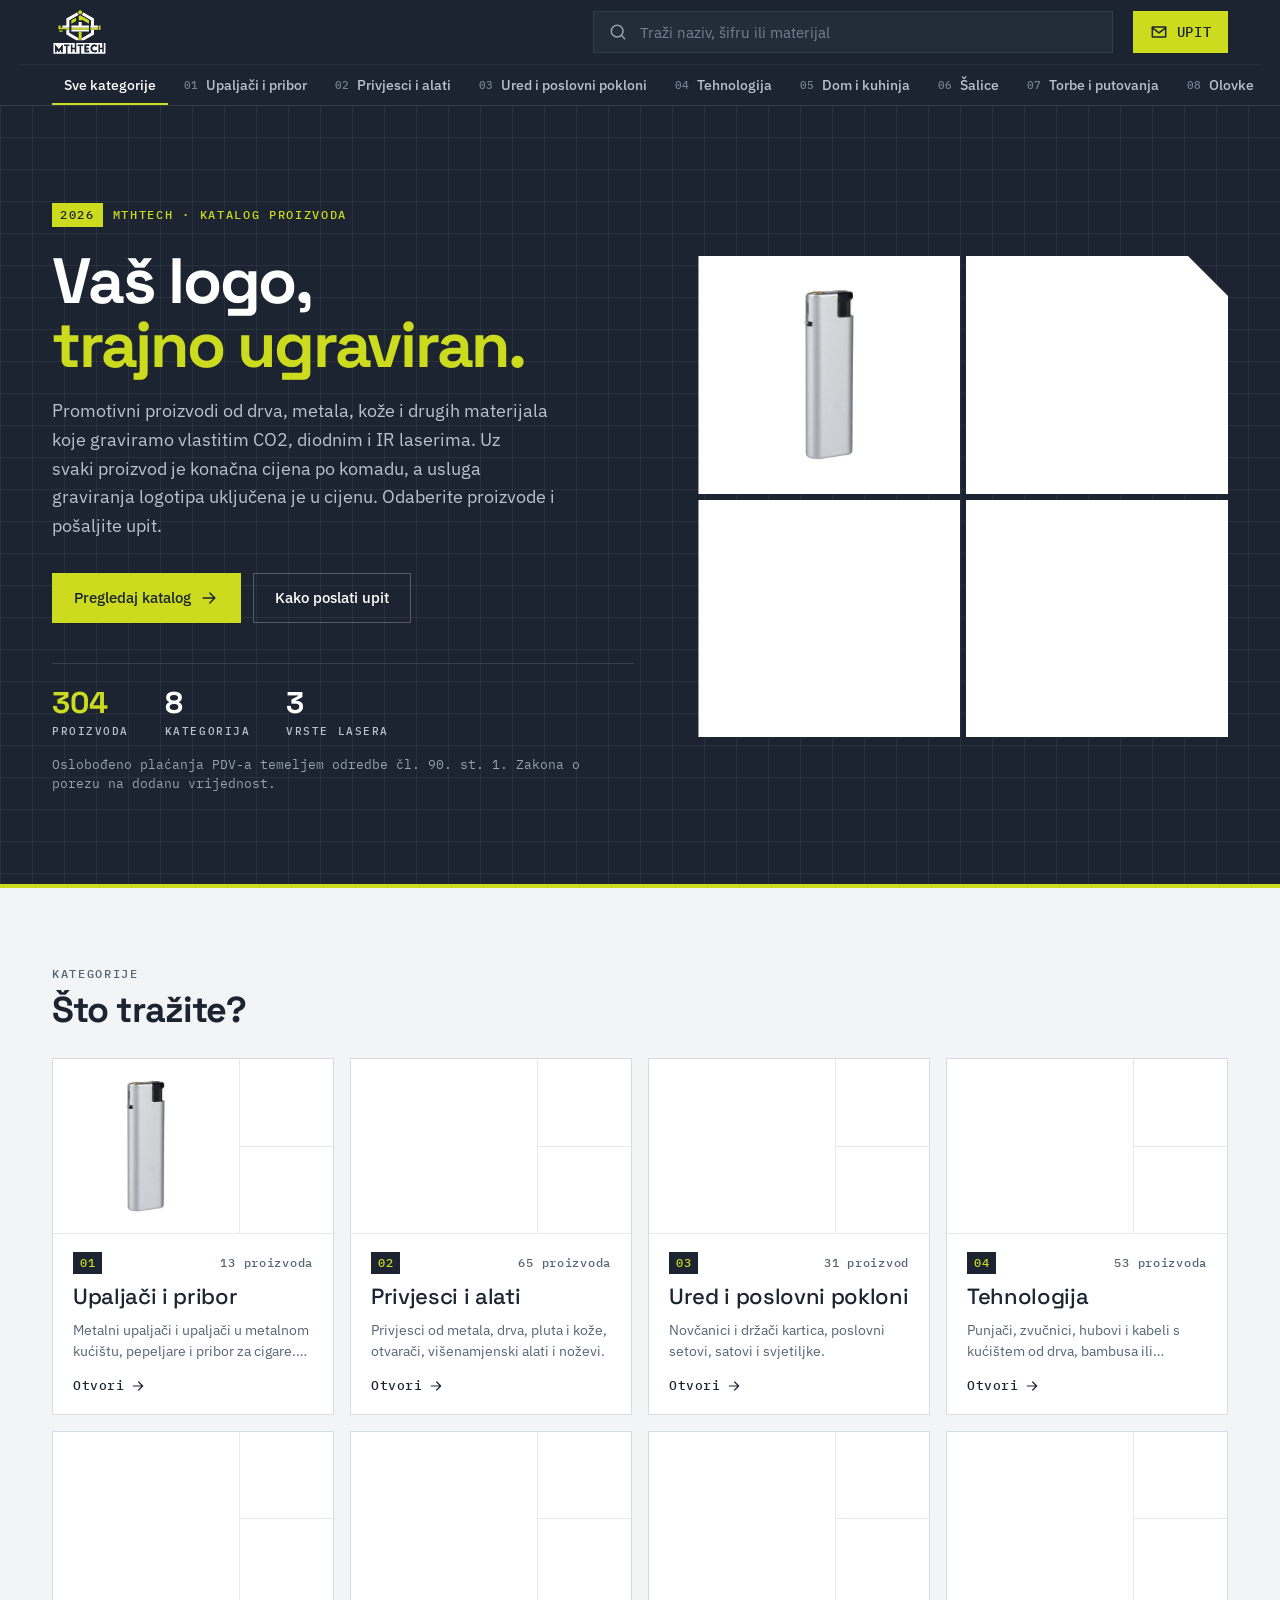
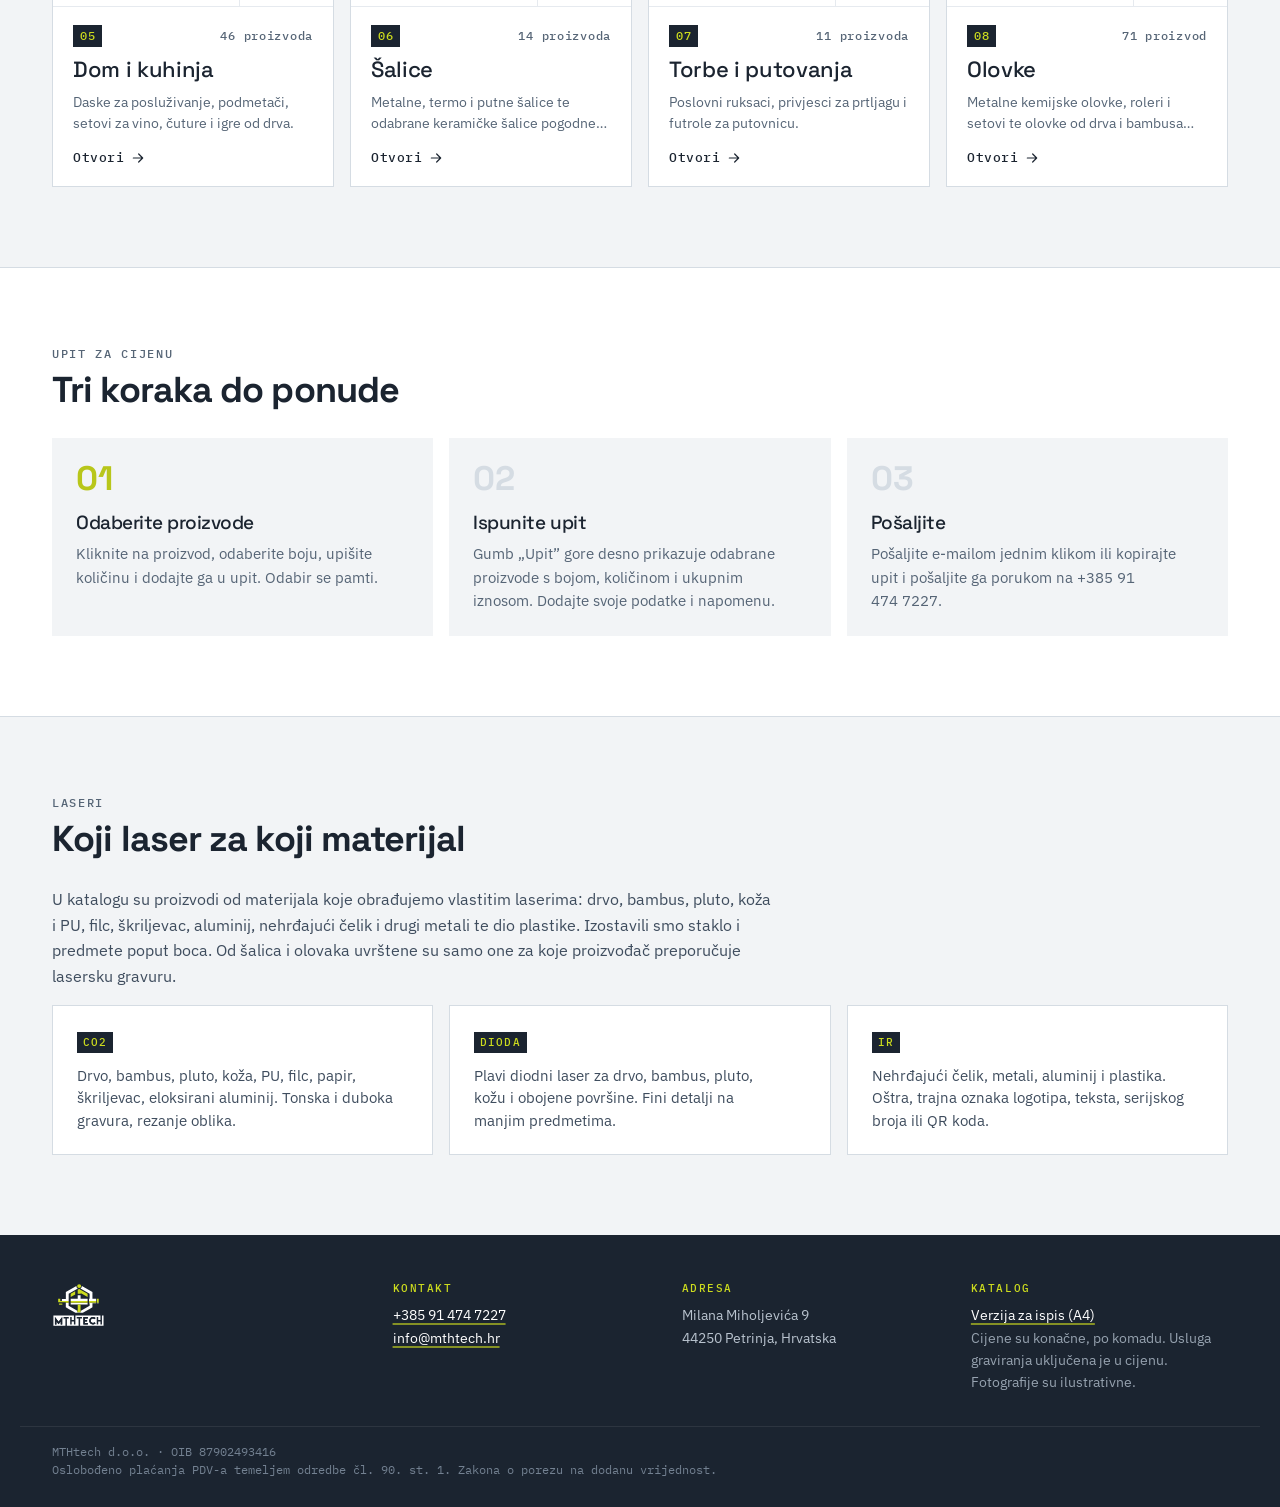
==== commit 012d86ce: "Dodani Wok (41.211.70, 12,20 €) i Herb (41.212.70, 12,30 €) Kategorija Dom i kuhinja (46), web i ver" ====
--- a/index.html
+++ b/index.html
@@ -8,7 +8,7 @@
 <meta name="theme-color" content="#1B2430">
 <link rel="icon" href="assets/favicon.svg" type="image/svg+xml">
 <link rel="stylesheet" href="ds/styles.css">
-<link rel="stylesheet" href="app.css?v=21">
+<link rel="stylesheet" href="app.css?v=22">
 </head>
 <body>
 <a class="skip" href="#main">Preskoči na sadržaj</a>
@@ -114,7 +114,7 @@
 
 <div class="toast" id="toast" role="status" aria-live="polite"></div>
 
-<script src="data.js?v=21"></script>
-<script src="app.js?v=21"></script>
+<script src="data.js?v=22"></script>
+<script src="app.js?v=22"></script>
 </body>
 </html>
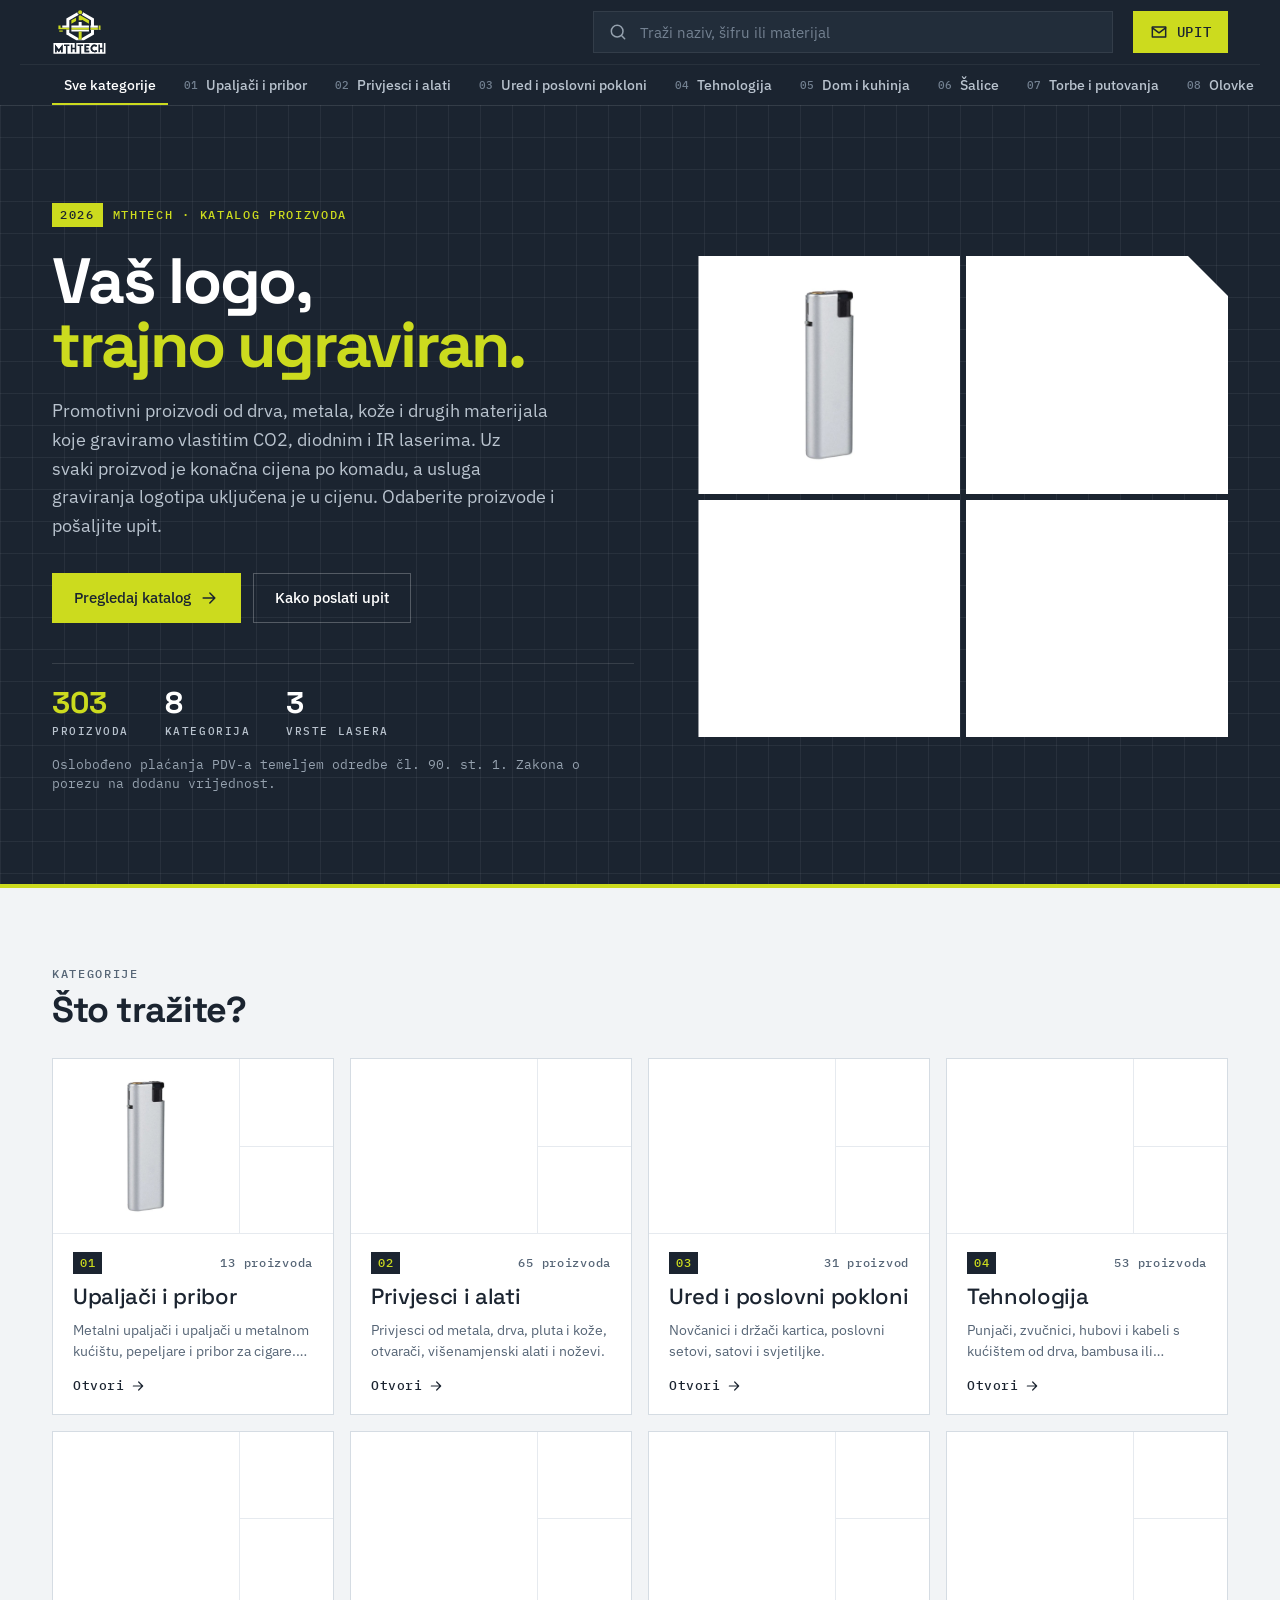
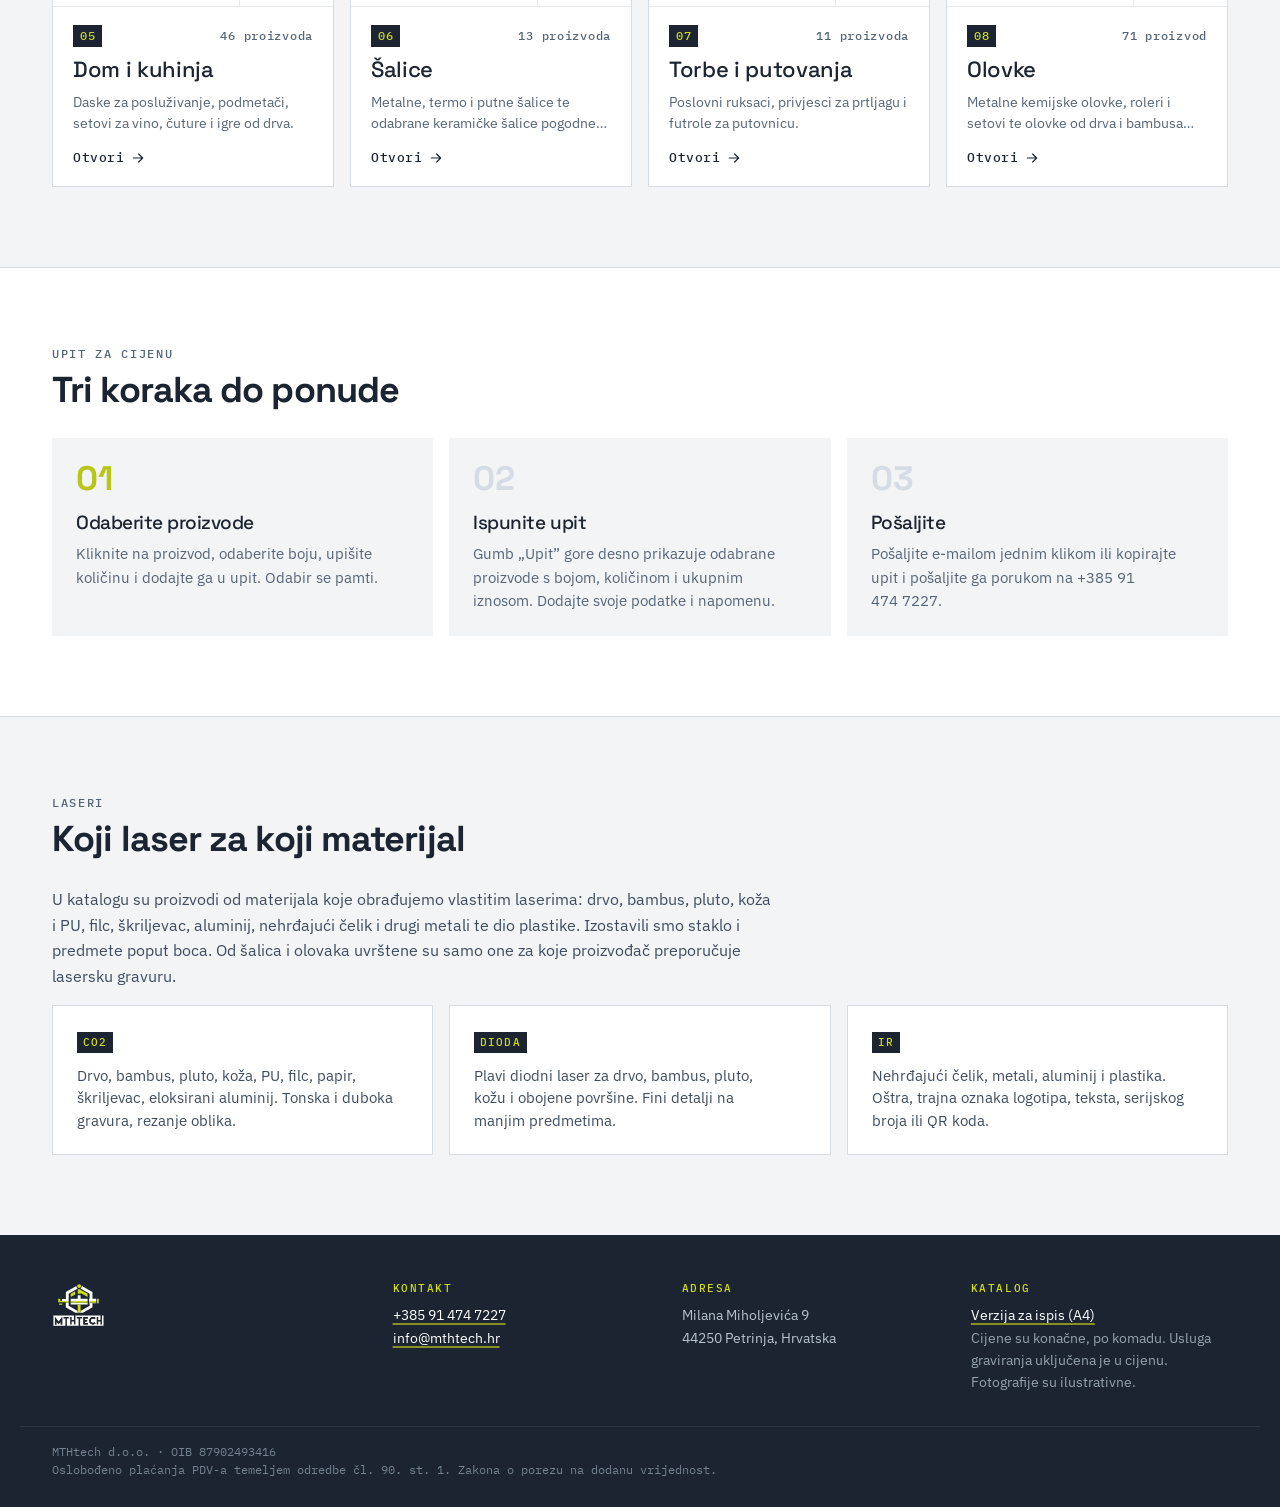
==== commit 0cc0ca06: "Uklonjena termo šalica Laguna (41.191) – nije dostupna za narudžbu Web i verzija za ispis: 303 proiz" ====
--- a/index.html
+++ b/index.html
@@ -8,7 +8,7 @@
 <meta name="theme-color" content="#1B2430">
 <link rel="icon" href="assets/favicon.svg" type="image/svg+xml">
 <link rel="stylesheet" href="ds/styles.css">
-<link rel="stylesheet" href="app.css?v=22">
+<link rel="stylesheet" href="app.css?v=23">
 </head>
 <body>
 <a class="skip" href="#main">Preskoči na sadržaj</a>
@@ -114,7 +114,7 @@
 
 <div class="toast" id="toast" role="status" aria-live="polite"></div>
 
-<script src="data.js?v=22"></script>
-<script src="app.js?v=22"></script>
+<script src="data.js?v=23"></script>
+<script src="app.js?v=23"></script>
 </body>
 </html>
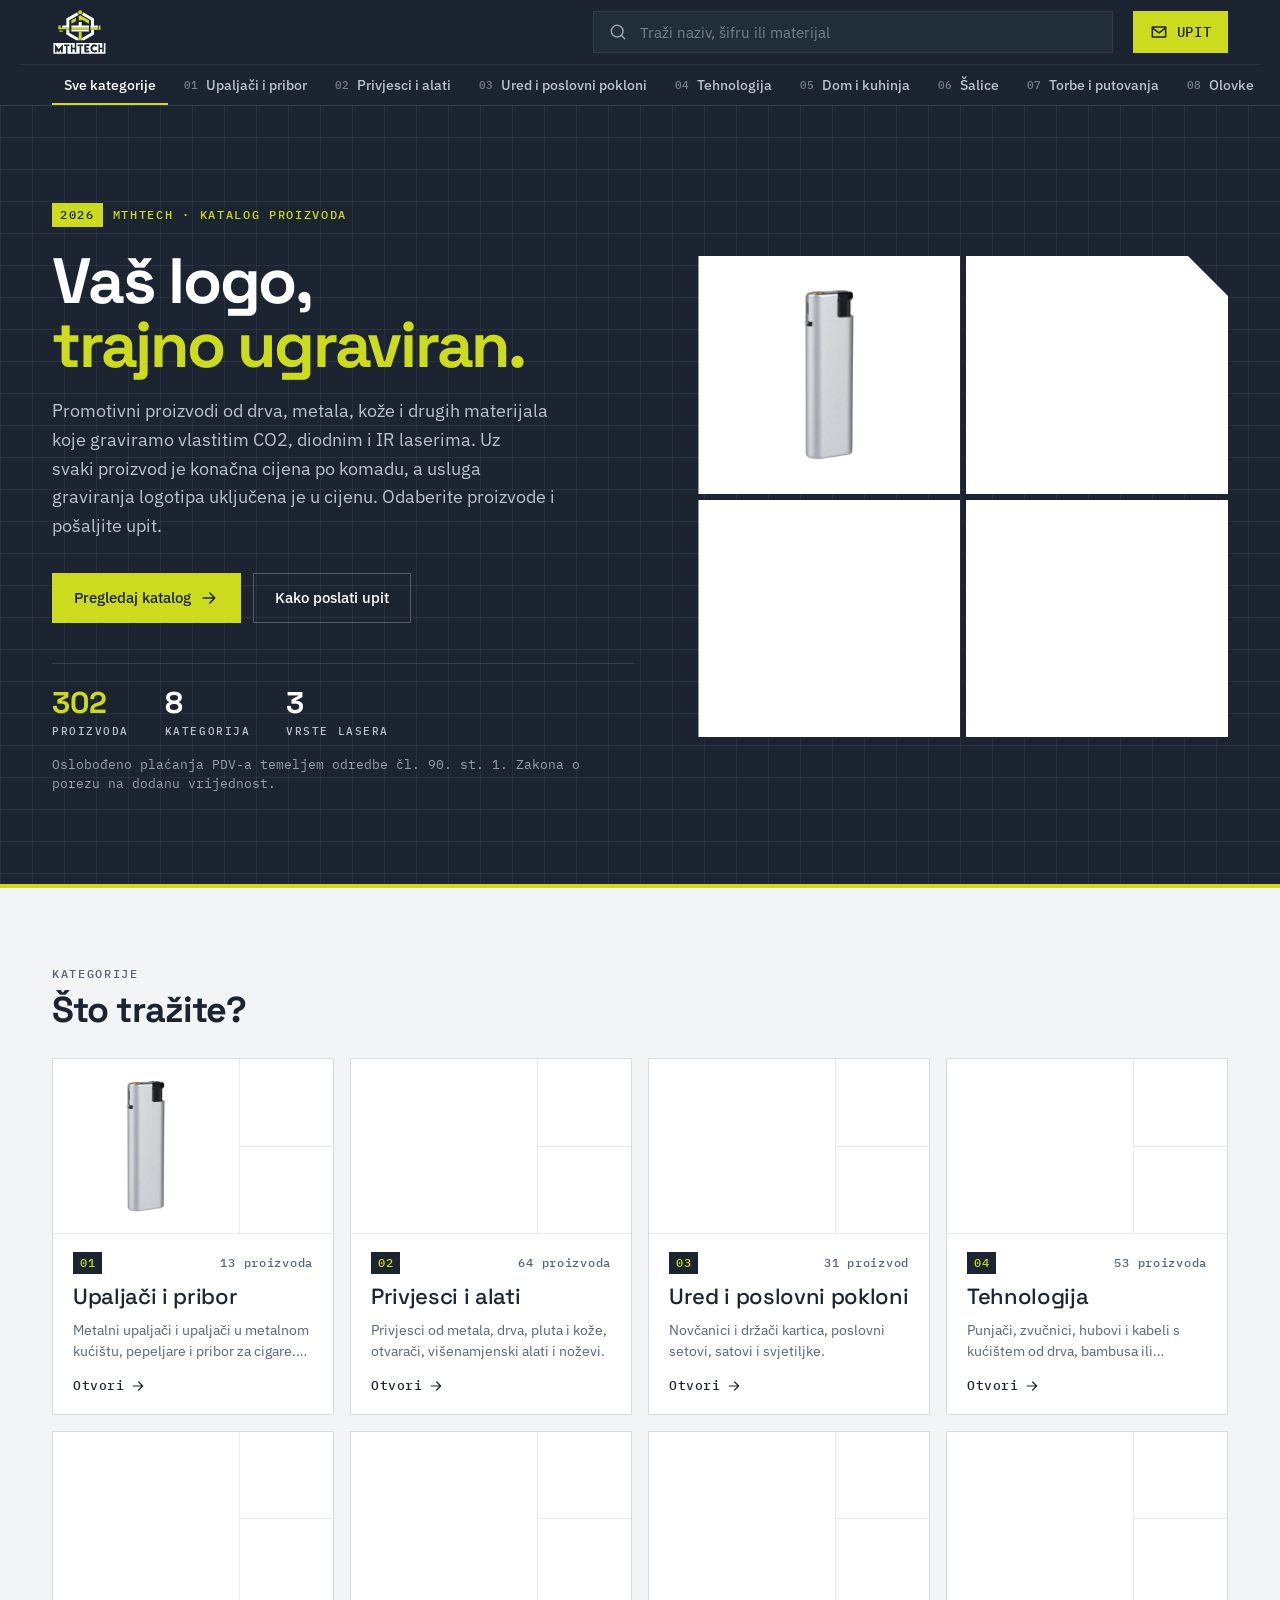
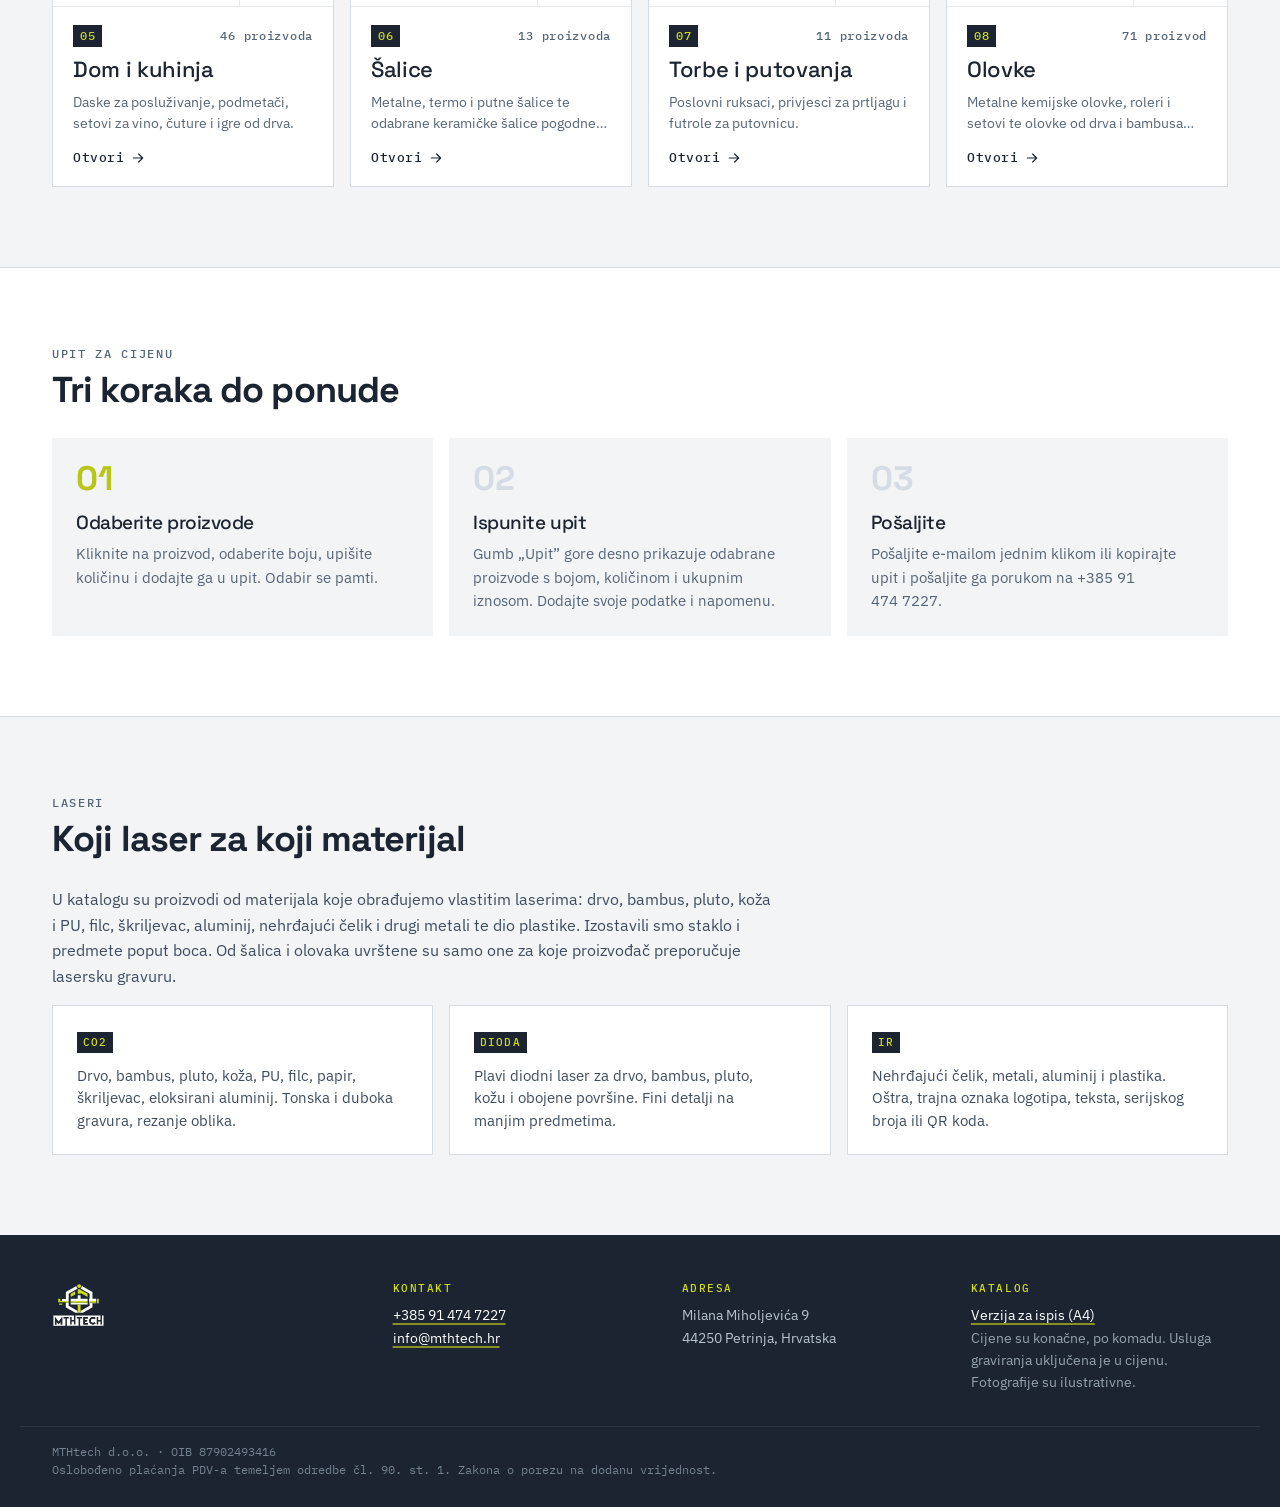
==== commit 56802f44: "Uklonjen privjesak Log R (33.210) – nema na stanju Web i verzija za ispis: 302 proizvoda, Privjesci " ====
--- a/index.html
+++ b/index.html
@@ -8,7 +8,7 @@
 <meta name="theme-color" content="#1B2430">
 <link rel="icon" href="assets/favicon.svg" type="image/svg+xml">
 <link rel="stylesheet" href="ds/styles.css">
-<link rel="stylesheet" href="app.css?v=23">
+<link rel="stylesheet" href="app.css?v=24">
 </head>
 <body>
 <a class="skip" href="#main">Preskoči na sadržaj</a>
@@ -114,7 +114,7 @@
 
 <div class="toast" id="toast" role="status" aria-live="polite"></div>
 
-<script src="data.js?v=23"></script>
-<script src="app.js?v=23"></script>
+<script src="data.js?v=24"></script>
+<script src="app.js?v=24"></script>
 </body>
 </html>
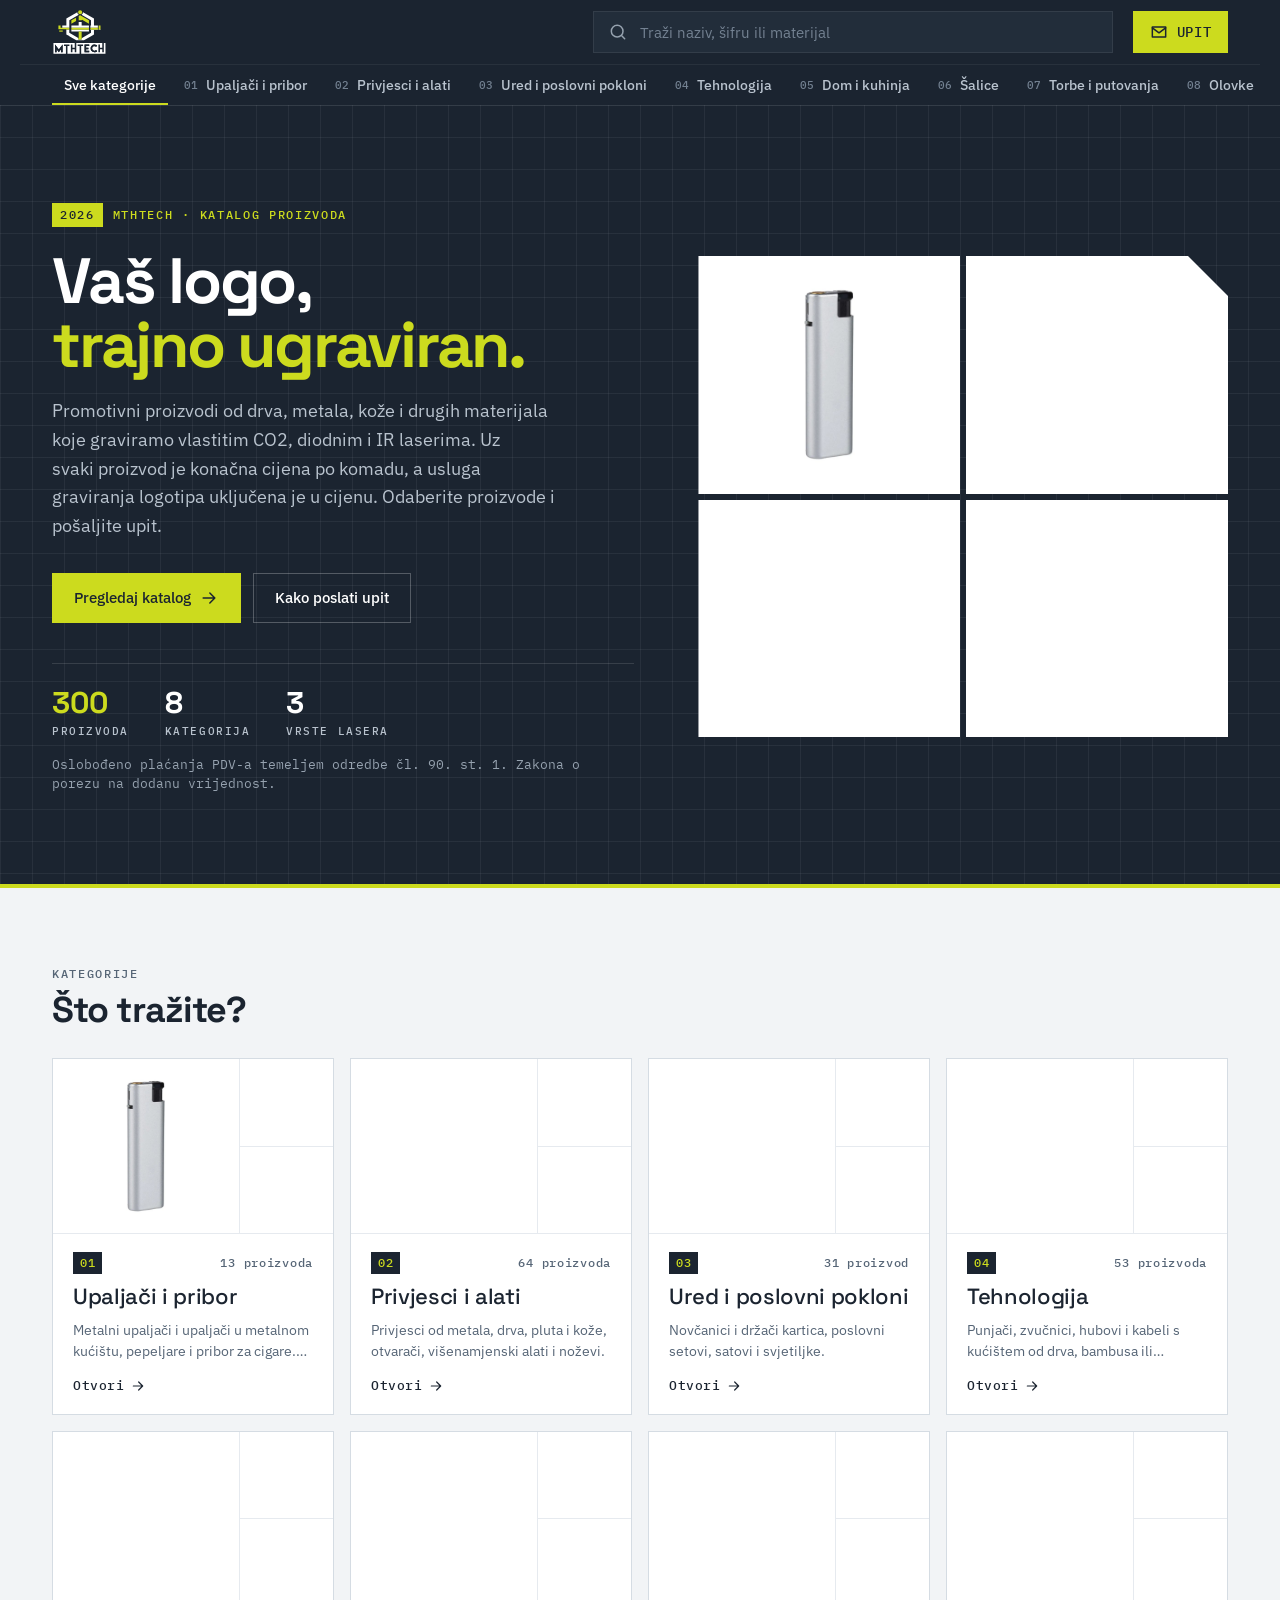
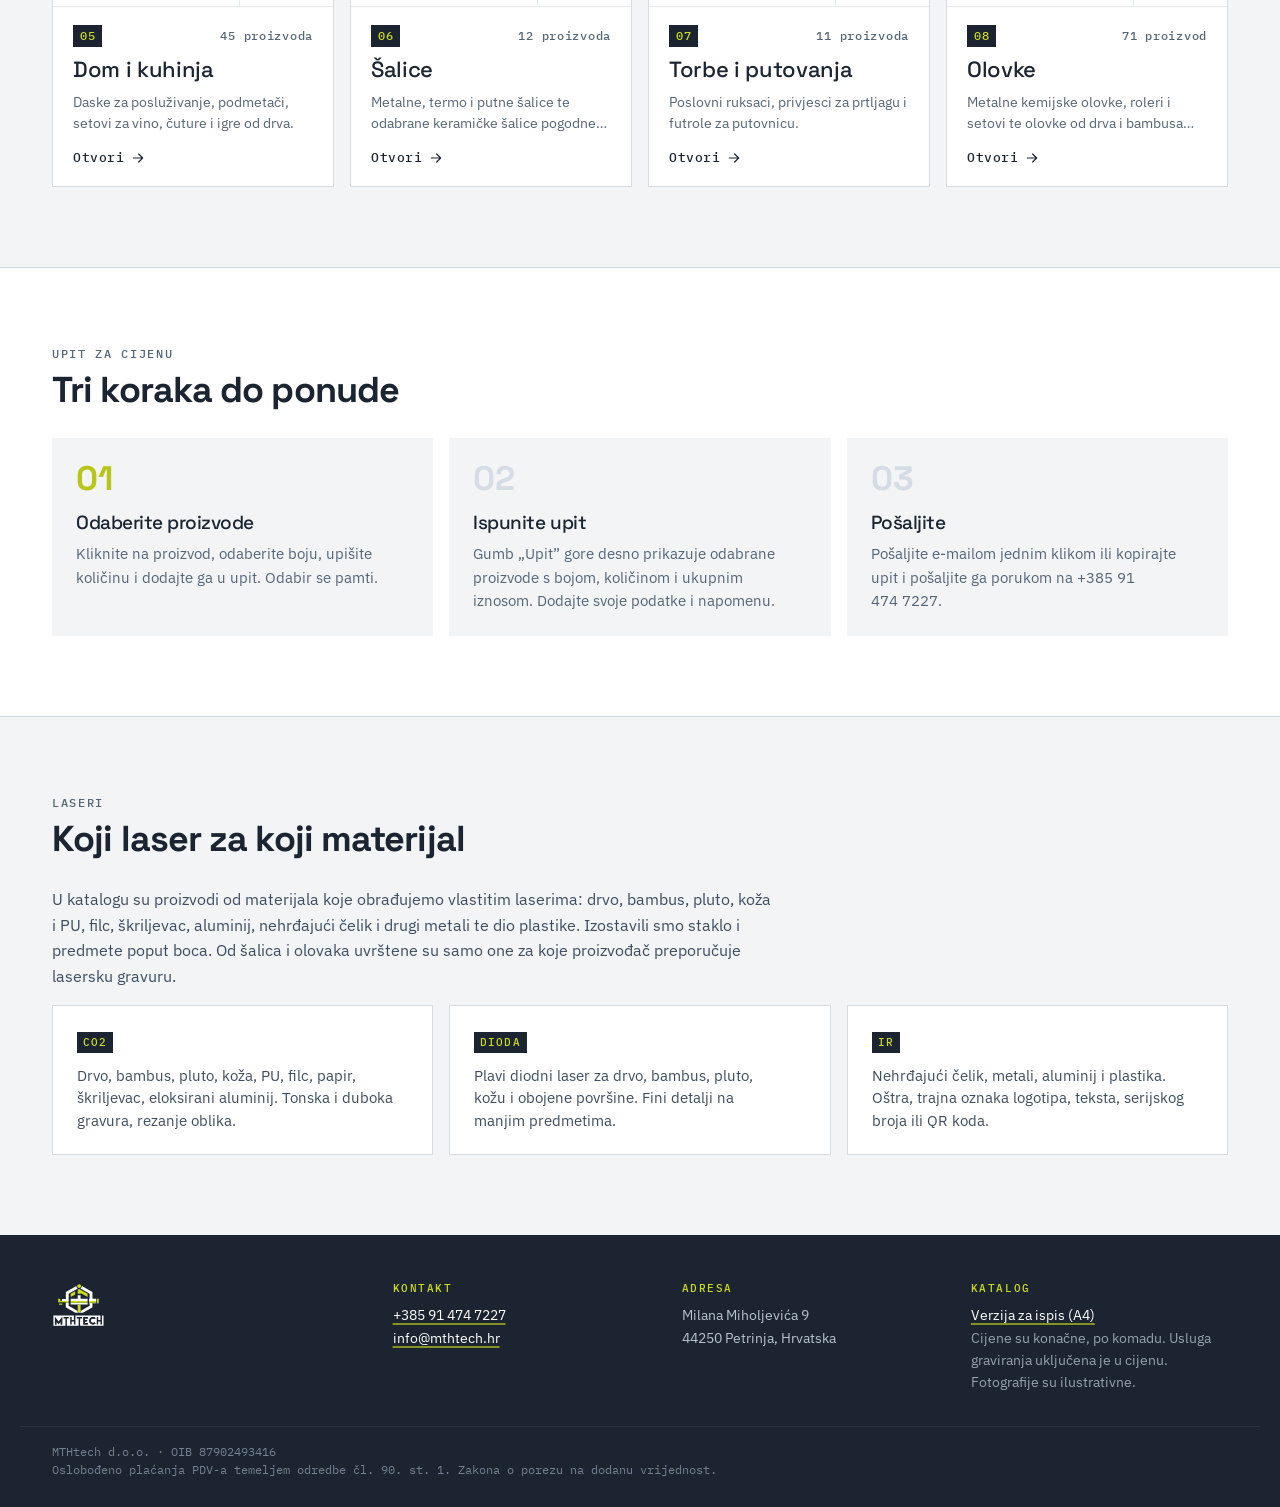
==== commit 970c5208: "Uklonjeni Rubik (41.179.11) i Sippa (44.178) – nema na stanju Web i verzija za ispis: 300 proizvoda," ====
--- a/index.html
+++ b/index.html
@@ -8,7 +8,7 @@
 <meta name="theme-color" content="#1B2430">
 <link rel="icon" href="assets/favicon.svg" type="image/svg+xml">
 <link rel="stylesheet" href="ds/styles.css">
-<link rel="stylesheet" href="app.css?v=24">
+<link rel="stylesheet" href="app.css?v=25">
 </head>
 <body>
 <a class="skip" href="#main">Preskoči na sadržaj</a>
@@ -114,7 +114,7 @@
 
 <div class="toast" id="toast" role="status" aria-live="polite"></div>
 
-<script src="data.js?v=24"></script>
-<script src="app.js?v=24"></script>
+<script src="data.js?v=25"></script>
+<script src="app.js?v=25"></script>
 </body>
 </html>
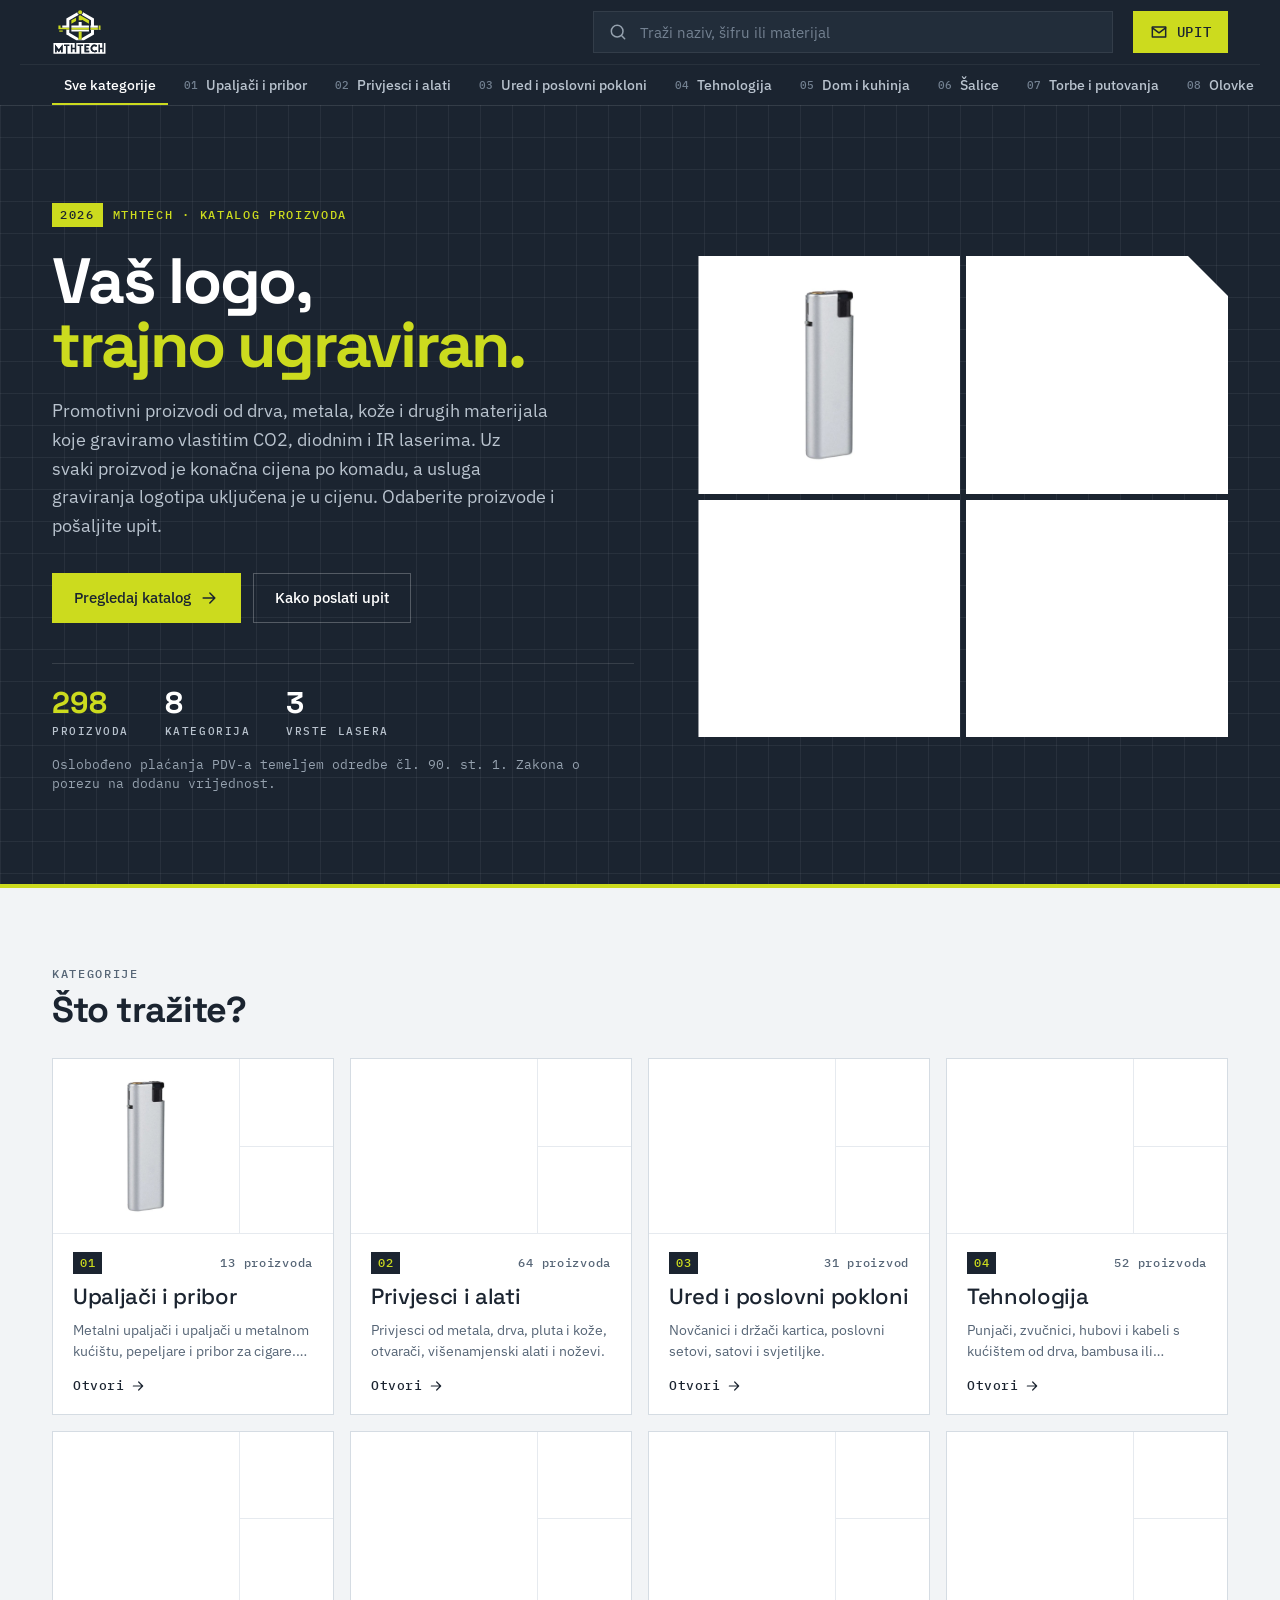
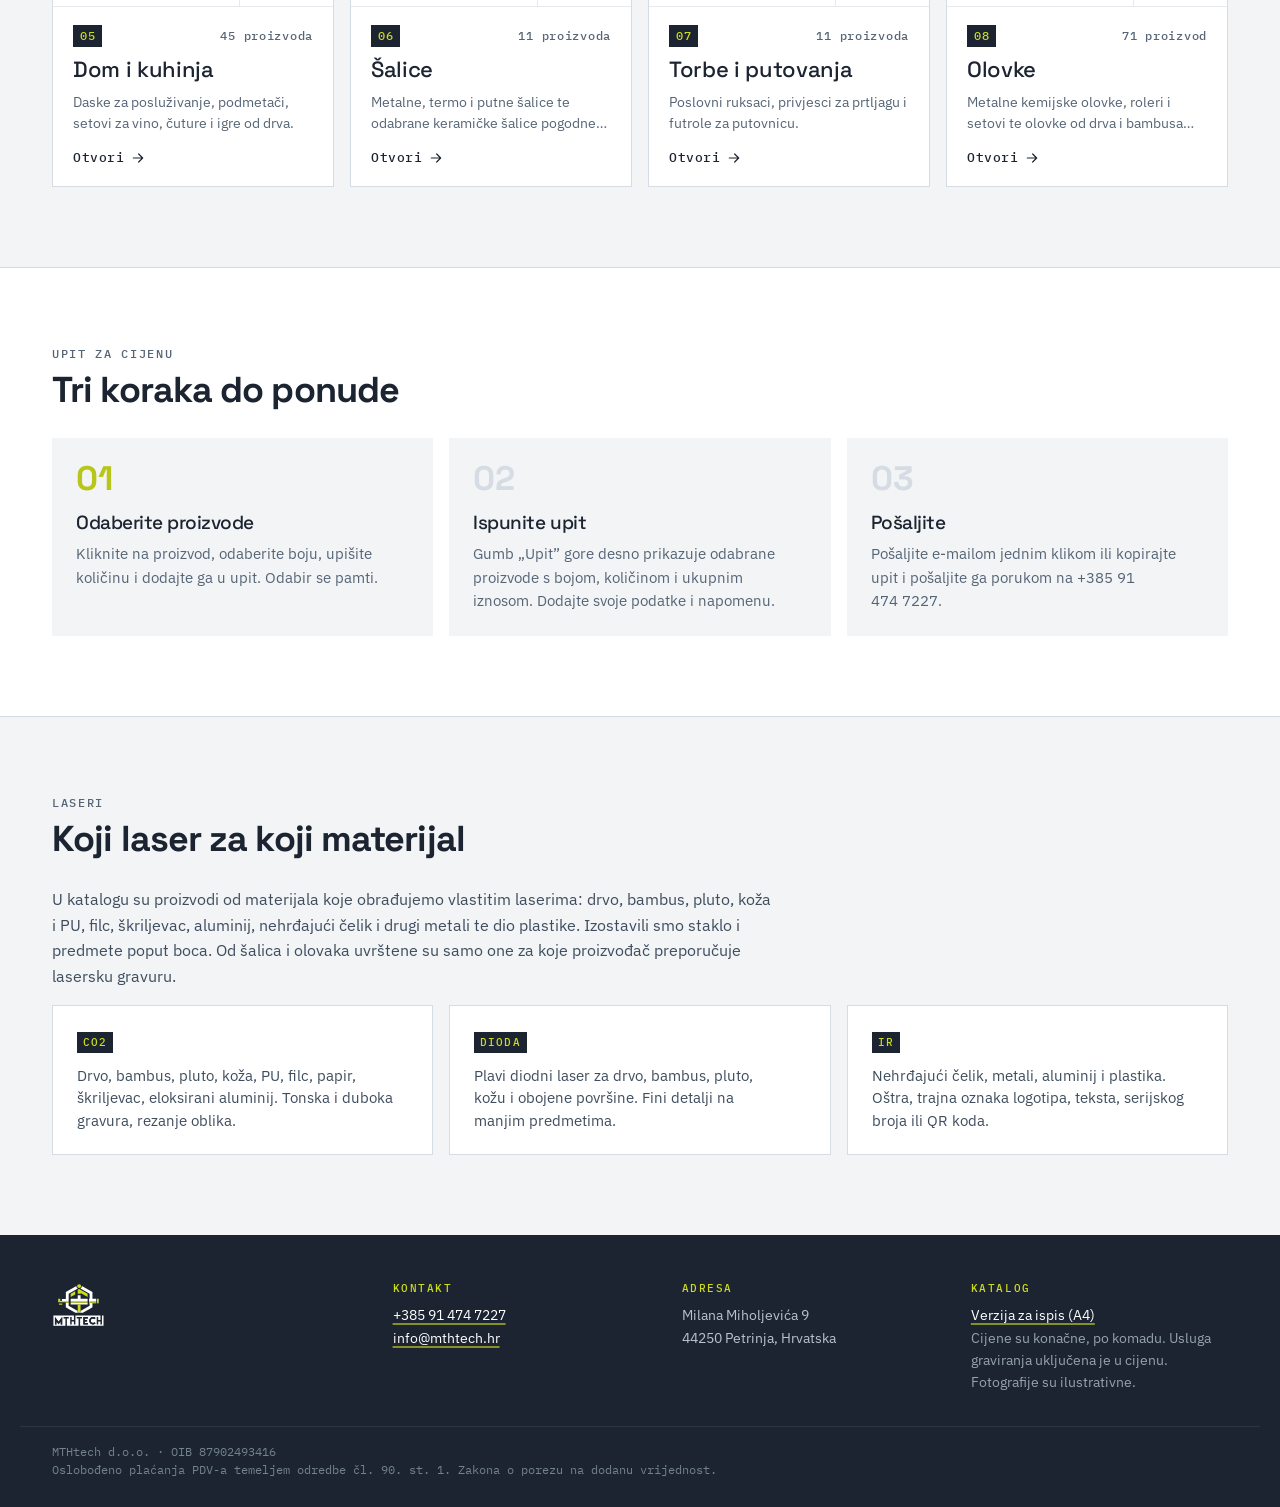
==== commit 0747320c: "Uklonjeni Orbiter (38.067.71) i Astrid (44.155) – nema na stanju Web i verzija za ispis: 298 proizvo" ====
--- a/index.html
+++ b/index.html
@@ -8,7 +8,7 @@
 <meta name="theme-color" content="#1B2430">
 <link rel="icon" href="assets/favicon.svg" type="image/svg+xml">
 <link rel="stylesheet" href="ds/styles.css">
-<link rel="stylesheet" href="app.css?v=25">
+<link rel="stylesheet" href="app.css?v=26">
 </head>
 <body>
 <a class="skip" href="#main">Preskoči na sadržaj</a>
@@ -114,7 +114,7 @@
 
 <div class="toast" id="toast" role="status" aria-live="polite"></div>
 
-<script src="data.js?v=25"></script>
-<script src="app.js?v=25"></script>
+<script src="data.js?v=26"></script>
+<script src="app.js?v=26"></script>
 </body>
 </html>
